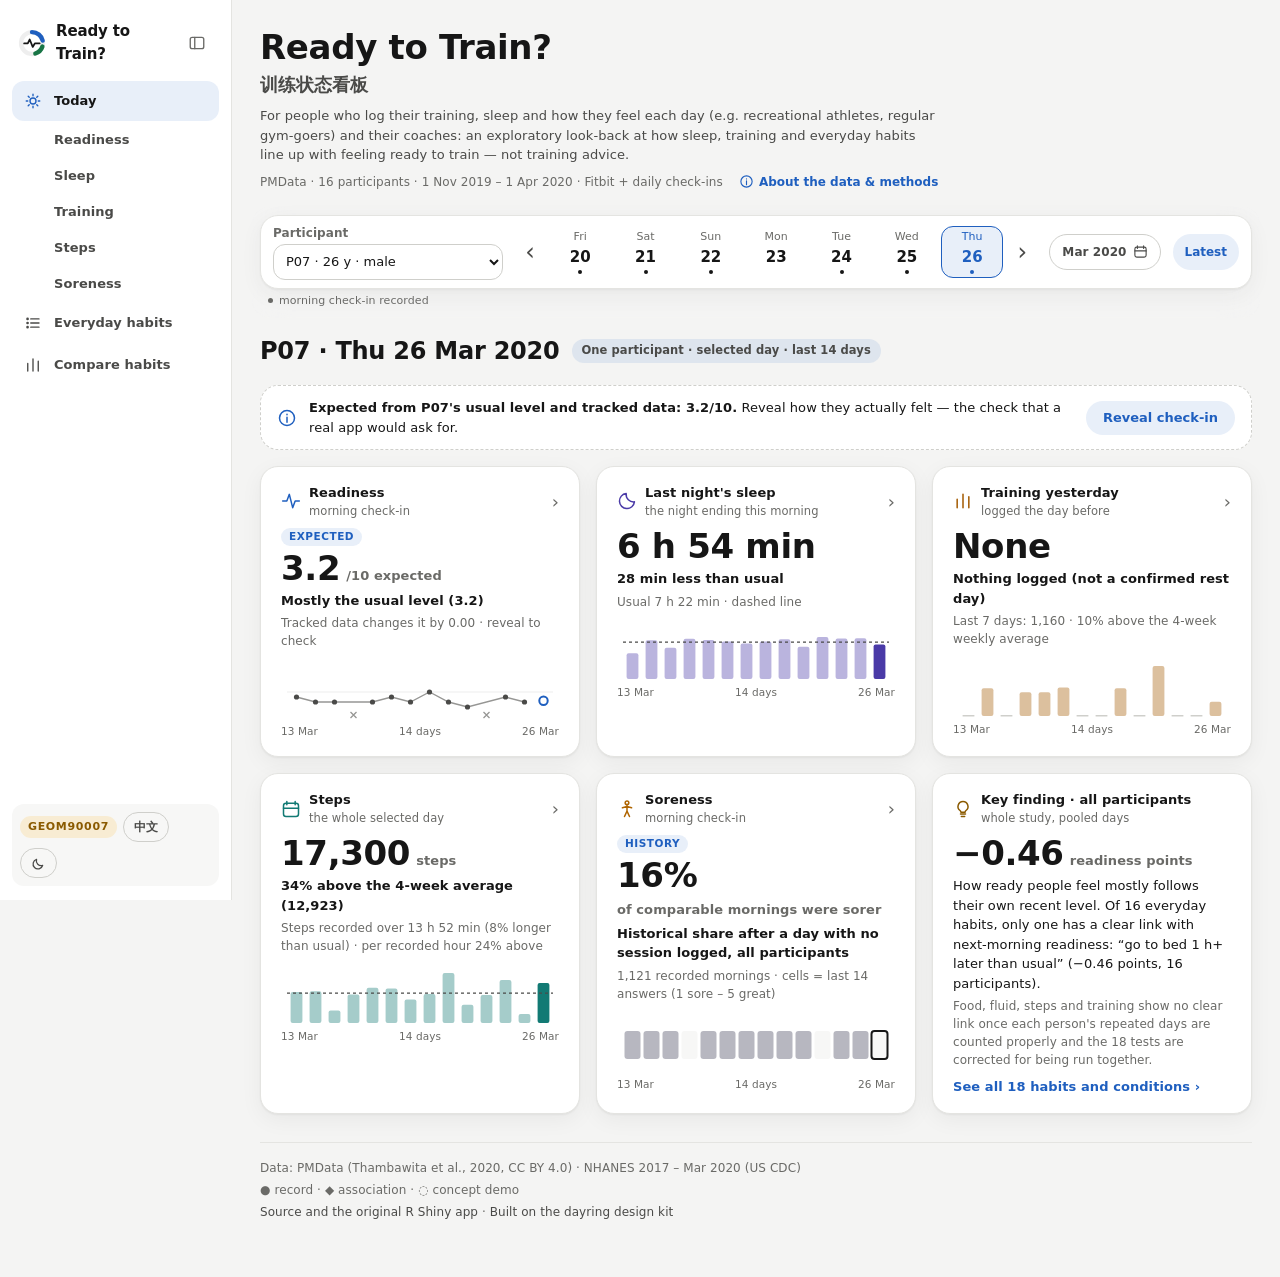
==== web/index.html @ f9f7b01f "Add a web version of the dashboard web/ shows the R Shiny app's three pages as a static page on the " ====
<!doctype html>
<html lang="en">
<head>
  <meta charset="utf-8">
  <meta name="viewport" content="width=device-width, initial-scale=1, viewport-fit=cover">
  <meta name="color-scheme" content="light dark">
  <meta name="description" content="Ready to Train? An interactive look-back at how sleep, training and everyday habits line up with feeling ready to train: 16 people, PMData 2019–2020. 训练状态看板：睡眠、训练和日常习惯跟训练准备度的关系。">
  <title>Ready to Train? · 训练状态看板</title>
  <link rel="icon" href="icon.svg" type="image/svg+xml">
  <!-- the dayring design kit (tokens, components), then this page's own rules -->
  <link rel="stylesheet" href="kit/css/tokens.css">
  <link rel="stylesheet" href="kit/css/kit.css">
  <link rel="stylesheet" href="css/app.css">
  <!-- one stylesheet per part: readiness + everyday habits, soreness + sleep, training + steps, compare habits -->
  <link rel="stylesheet" href="css/readiness.css">
  <link rel="stylesheet" href="css/body.css">
  <link rel="stylesheet" href="css/training.css">
  <link rel="stylesheet" href="css/habits.css">
  <script>
    // apply a saved light/dark choice and the folded menu before first paint so the page does not flash
    try {
      var m = new URLSearchParams(location.search).get("mode") || localStorage.getItem("readytrain.mode");
      if (m === "light" || m === "dark") document.documentElement.dataset.mode = m;
      if (localStorage.getItem("readytrain.side") === "folded") document.documentElement.classList.add("side-folded");
    } catch (e) {}
    // if a script could not be loaded (a dropped connection), say so instead of loading forever
    function readyFailed() {
      if (window.readyStarted || !document.querySelector("main")) return;
      var zh = (navigator.language || "").slice(0, 2) === "zh";
      document.querySelector("main").innerHTML = '<div class="card"><p class="lede">' + (zh ? "这一页没加载完" : "The page did not finish loading") +
        '</p><p><button class="tool" type="button" onclick="location.reload()">' + (zh ? "重新加载" : "Reload") + "</button></p></div>";
    }
    setTimeout(readyFailed, 15000);
  </script>
  <script type="module" src="js/app.js" onerror="readyFailed()"></script>
</head>
<body>
  <aside class="side"></aside>
  <main aria-live="polite"><p class="muted">Loading…</p></main>
</body>
</html>
---- web/kit/css/tokens.css ----
/* dayring design kit: tokens. Part of the kit (see docs/DESIGN_KIT.md); every colour in kit.css, charts.js and icons.js
   is one of these, and so is every spacing step in kit.css.
   Layout concept: a calm instrument panel — one day ring as the anchor, then rows of small,
   honest measurements, each compared with "your normal".
   Light mode uses graphite neutrals with a blue accent, dark mode dusk neutrals with a violet accent.
   Data colours follow the thing measured and keep the same hue in both modes, each mode with its own step
   (validated for colour-vision deficiency with the dataviz validator):
   focus = blue, fun = orange, communication = aqua, other = grey, sleep = violet (own ring track).
   Status colours are reserved for good / watch / off and always come with a word or icon.
   A comment "[role]" starts each group; `dayring kit json` reads the roles from these comments. */

:root {
  color-scheme: light;

  /* [type] font stacks and the type scale */
  --font: -apple-system, BlinkMacSystemFont, "SF Pro Text", "PingFang SC", "Hiragino Sans GB", "Noto Sans SC",
          "Microsoft YaHei", "Segoe UI", system-ui, sans-serif;
  --mono: ui-monospace, "SF Mono", "JetBrains Mono", Menlo, Consolas, monospace;
  --t-xs: 12px; --t-sm: 13px; --t-md: 15px; --t-lg: 18px; --t-xl: 24px; --t-2xl: 34px; --t-3xl: 44px;

  /* [space] spacing steps */
  --s-1: 4px; --s-2: 8px; --s-3: 12px; --s-4: 16px; --s-5: 20px; --s-6: 28px; --s-7: 40px; --s-8: 56px;

  /* [radius] corner radii */
  --r-sm: 8px; --r-md: 12px; --r-lg: 18px; --r-pill: 999px;

  /* [motion] */
  --ease: cubic-bezier(.2, .7, .2, 1);

  /* [neutral] light mode: graphite neutrals */
  --bg: #f4f4f3;
  --surface: #ffffff;
  --surface-2: #f7f7f6;
  --ink: #161616;
  --ink-2: #4a4a48;
  --ink-3: #6a6a67;
  --line: #e4e4e1;
  --line-2: #cfcfcb;
  --header: rgba(244, 244, 243, .84);             /* the see-through sticky header */
  --seg-on: #ffffff;                              /* the chosen part of a switch, raised off its track */
  --halo: var(--surface);                         /* ring drawn round a chart mark; .tile sets it to --surface-2 */

  /* [accent] blue in light mode */
  --accent: #1f5fbf;
  --accent-soft: rgba(31, 95, 191, .1);
  --on-accent: #ffffff;

  /* [effect] shadows */
  --shadow: 0 1px 2px rgba(22, 22, 22, .05), 0 6px 22px rgba(22, 22, 22, .05);
  --seg-on-edge: 0 1px 2px rgba(0, 0, 0, .12);

  /* [data] data colours (light steps): one per thing measured */
  --c-focus: #2a78d6;
  --c-fun: #eb6834;
  --c-comms: #1baf7a;
  --c-other: #a3a9b5;
  --c-sleep: #4a3aa7;
  --c-exercise: #bf3fa6;
  --c-exercise-ink: #a8318f;  /* exercise as text: >= 5.5:1 on every light surface */
  --c-event: #161616;
  --c-band: rgba(22, 22, 22, .075);
  --c-grid: rgba(22, 22, 22, .07);
  --c-axis: rgba(22, 22, 22, .22);
  --c-mark: #161616;

  /* [status] good / watch / off: fill, text (ink) and background (soft); the fills are the same in both modes */
  --good: #0ca30c; --good-ink: #1d7a1d; --good-soft: rgba(12, 163, 12, .11);
  --watch: #fab219; --watch-ink: #8a5a00; --watch-soft: rgba(250, 178, 25, .16);
  --on-watch: #161616;        /* text written on a --watch fill */
  --off: #d03b3b; --off-ink: #b42828; --off-soft: rgba(208, 59, 59, .1);
}

/* ---- dark mode: dusk neutrals, violet accent ----
   The same block twice: once for the system setting, once for the moon button (data-mode). A test keeps them equal. */
@media (prefers-color-scheme: dark) {
  :root:not([data-mode="light"]) {
    color-scheme: dark;
    --bg: #0b0d13; --surface: #141822; --surface-2: #1a1f2b;
    --ink: #eceef5; --ink-2: #b4bbcc; --ink-3: #8c95a8;
    --line: #232937; --line-2: #313849;
    --accent: #aea2f7; --accent-soft: rgba(174, 162, 247, .14); --on-accent: #14102e;
    --shadow: 0 1px 2px rgba(0, 0, 0, .3), 0 8px 28px rgba(0, 0, 0, .25);
    --header: rgba(11, 13, 19, .8);
    --seg-on: #353d50; --seg-on-edge: 0 0 0 1px rgba(236, 238, 245, .12);
    --c-focus: #3987e5; --c-fun: #d95926; --c-comms: #199e70; --c-other: #5d6474; --c-sleep: #9085e9; --c-exercise: #cb4db2; --c-exercise-ink: #de78c8;
    --c-event: #eceef5; --c-band: rgba(236, 238, 245, .085); --c-grid: rgba(236, 238, 245, .07);
    --c-axis: rgba(236, 238, 245, .22); --c-mark: #eceef5;
    --good-ink: #4cc94c; --good-soft: rgba(12, 163, 12, .18);
    --watch-ink: #f5bd4a; --watch-soft: rgba(250, 178, 25, .14); --on-watch: #0b0d13;
    --off-ink: #f27c7c; --off-soft: rgba(208, 59, 59, .2);
  }
}
:root[data-mode="dark"] {
  color-scheme: dark;
  --bg: #0b0d13; --surface: #141822; --surface-2: #1a1f2b;
  --ink: #eceef5; --ink-2: #b4bbcc; --ink-3: #8c95a8;
  --line: #232937; --line-2: #313849;
  --accent: #aea2f7; --accent-soft: rgba(174, 162, 247, .14); --on-accent: #14102e;
  --shadow: 0 1px 2px rgba(0, 0, 0, .3), 0 8px 28px rgba(0, 0, 0, .25);
  --header: rgba(11, 13, 19, .8);
  --seg-on: #353d50; --seg-on-edge: 0 0 0 1px rgba(236, 238, 245, .12);
  --c-focus: #3987e5; --c-fun: #d95926; --c-comms: #199e70; --c-other: #5d6474; --c-sleep: #9085e9; --c-exercise: #cb4db2; --c-exercise-ink: #de78c8;
  --c-event: #eceef5; --c-band: rgba(236, 238, 245, .085); --c-grid: rgba(236, 238, 245, .07);
  --c-axis: rgba(236, 238, 245, .22); --c-mark: #eceef5;
  --good-ink: #4cc94c; --good-soft: rgba(12, 163, 12, .18);
  --watch-ink: #f5bd4a; --watch-soft: rgba(250, 178, 25, .14); --on-watch: #0b0d13;
  --off-ink: #f27c7c; --off-soft: rgba(208, 59, 59, .2);
}
---- web/kit/css/kit.css ----
/* dayring design kit: components. Part of the kit (see docs/DESIGN_KIT.md).
   Every colour comes from tokens.css, and so does every margin, padding and gap that is a step of the space scale
   (tests/test_kit.py checks both). Other sizes are plain numbers: the fixed heights of controls (30px pills, 24px
   chips), insets off the scale (2, 3, 5, 6, 9, 10, 14px), corners of 3, 4 and 6px and the demo badge's 11px type.
   Nothing here names a dayring page.
   Every group starts with a comment "@component <class> <one line>"; `dayring kit json` lists them and the
   gallery (#kit) shows each one. Page-only rules live in the app's own stylesheet (dayring: app.css). */

/* ---- base ---- */
* { box-sizing: border-box; }
html { -webkit-text-size-adjust: 100%; }
body {
  margin: 0; background: var(--bg); color: var(--ink);
  font: 400 var(--t-md)/1.5 var(--font); letter-spacing: .005em;
  -webkit-font-smoothing: antialiased;
}
a { color: var(--accent); text-decoration: none; }
a:hover { text-decoration: underline; text-underline-offset: 3px; }
button { font: inherit; color: inherit; }
:focus-visible { outline: 2px solid var(--accent); outline-offset: 2px; border-radius: 6px; }
@media (prefers-reduced-motion: reduce) { * { transition: none !important; animation: none !important; } }

/* @component .sr Text for screen readers only (the sentence under a chart that only has marks). */
.sr { position: absolute; width: 1px; height: 1px; overflow: hidden; clip: rect(0 0 0 0); white-space: nowrap; }

/* ---- the shell: header and page column ---- */
/* @component .top The sticky see-through header bar (.top-in holds its row: brand, menu, tools). */
.top {
  position: sticky; top: env(safe-area-inset-top, 0px); z-index: 20;
  background: var(--header); backdrop-filter: saturate(1.4) blur(18px); -webkit-backdrop-filter: saturate(1.4) blur(18px);
  border-bottom: 1px solid var(--line);
}
.top-in {
  max-width: 1320px; margin: 0 auto; padding: 10px var(--s-6);
  display: flex; align-items: center; gap: var(--s-5);
}
@media (max-width: 640px) { .top-in { padding: var(--s-2) var(--s-4); gap: 10px; flex-wrap: wrap; } }

/* @component .brand The logo and the app's name; on phones only the logo stays. */
.brand { display: flex; align-items: center; gap: 10px; color: var(--ink); font-weight: 650; font-size: var(--t-md); }
.brand:hover { text-decoration: none; }
.brand svg { width: 26px; height: 26px; flex: none; }
@media (max-width: 640px) { .brand span { display: none; } }

/* @component .nav The page menu: pills that scroll sideways; the current page (aria-current) is an inverted pill. */
.nav { display: flex; gap: 2px; flex: 1; min-width: 0; overflow-x: auto; scrollbar-width: none; }
.nav::-webkit-scrollbar { display: none; }
.nav a {
  padding: 6px var(--s-3); border-radius: var(--r-pill); color: var(--ink-2); font-size: var(--t-sm); font-weight: 550;
  white-space: nowrap;
}
.nav a:hover { background: var(--surface-2); text-decoration: none; color: var(--ink); }
.nav a[aria-current="page"] { background: var(--ink); color: var(--bg); }
@media (max-width: 640px) { .nav { order: 3; flex-basis: 100%; } }

/* @component .side The page menu beside the page: a left sidebar from 900px (232px; html.side-folded narrows it to a 64px icon rail), below that a bottom tab bar under a row with the brand and the tools. */
/* Holds .side-head (.brand and a .side-fold button), .side-nav (links with an icon and a <span> label; a .side-sub
   link is a page inside the item above it, listed while that item is current) and .side-tools. As a direct child
   of <body> it is fixed in place; anywhere else (the gallery) it is a plain column. */
.side { display: flex; flex-direction: column; gap: var(--s-4); min-width: 0; }
.side-head { display: flex; align-items: center; justify-content: space-between; gap: var(--s-2); padding: 0 6px; }
.side-nav { display: flex; flex-direction: column; gap: 2px; }
.side-nav a {
  display: flex; align-items: center; gap: var(--s-3); min-height: 40px; padding: 0 var(--s-3); border-radius: var(--r-md);
  color: var(--ink-2); font-size: var(--t-sm); font-weight: 550; white-space: nowrap;
}
.side-nav a svg { width: 18px; height: 18px; flex: none; }
.side-nav a:hover { background: var(--surface-2); color: var(--ink); text-decoration: none; }
.side-nav a[aria-current="page"] { background: var(--accent-soft); color: var(--ink); font-weight: 650; }
.side-nav a[aria-current="page"] svg { color: var(--accent); }
.side-nav a.side-sub { min-height: 34px; padding-left: 42px; font-weight: 550; }
/* an item whose pages are listed under it: only the current page is highlighted */
.side-nav a[aria-current="page"]:has(+ .side-sub) { background: none; }
.side-tools { display: flex; flex-wrap: wrap; align-items: center; gap: 6px; }
.side-fold {
  width: 32px; height: 32px; padding: 0; border: 0; border-radius: 9px; background: none; color: var(--ink-3); cursor: pointer;
  display: none; place-items: center; flex: none;
}
.side-fold:hover { background: var(--surface-2); color: var(--ink); }
.side-fold svg { width: 18px; height: 18px; }
@media (min-width: 900px) {
  body:has(> .side) { padding-left: 232px; transition: padding-left .18s var(--ease); }
  body > .side {
    position: fixed; top: 0; bottom: 0; left: 0; z-index: 20; width: 232px; overflow-y: auto; overscroll-behavior: contain;
    padding: var(--s-5) var(--s-3) 14px; background: var(--surface); border-right: 1px solid var(--line); transition: width .18s var(--ease);
  }
  body > .side .side-fold { display: grid; }
  body > .side .side-tools { margin-top: auto; padding: var(--s-2); border-radius: var(--r-md); background: var(--surface-2); }
  /* the sidebar lists a menu item's pages, so the switch above the page title is not needed */
  html:not(.side-folded) body:has(> .side) .subnav { display: none; }
  /* folded: icons only; the brand's logo unfolds it (the app makes it a button), sub-pages and labels hide */
  html.side-folded body:has(> .side) { padding-left: 64px; }
  html.side-folded body > .side { width: 64px; align-items: center; padding: var(--s-5) var(--s-2) 14px; }
  html.side-folded body > .side .side-head { padding: 0; }
  html.side-folded body > .side .brand span, html.side-folded body > .side .side-nav a span,
  html.side-folded body > .side .side-sub, html.side-folded body > .side .side-fold { display: none; }
  html.side-folded body > .side .brand { padding: 3px; border-radius: var(--r-sm); cursor: pointer; }
  html.side-folded body > .side .brand:hover { background: var(--surface-2); }
  html.side-folded body > .side .side-nav a { width: 44px; min-height: 44px; justify-content: center; padding: 0; }
  html.side-folded body > .side .side-nav a[aria-current="page"]:has(+ .side-sub) { background: var(--accent-soft); }  /* its pages are hidden */
  html.side-folded body > .side .side-tools { flex-direction: column; flex-wrap: nowrap; padding: 6px 0; background: none; }
  html.side-folded body > .side .demo-badge { writing-mode: vertical-rl; padding: var(--s-2) 3px; }
}
@media (max-width: 899px) {
  body:has(> .side) { padding-bottom: calc(64px + env(safe-area-inset-bottom)); }
  body > .side {
    flex-direction: row; align-items: center; justify-content: space-between; gap: var(--s-3);
    padding: var(--s-2) var(--s-4); border-bottom: 1px solid var(--line);
  }
  body > .side .side-head { padding: 0; }
  body > .side .side-nav {
    position: fixed; left: 0; right: 0; bottom: 0; z-index: 20; display: grid; grid-auto-flow: column; grid-auto-columns: minmax(0, 1fr); gap: 0;
    padding: var(--s-1) var(--s-1) calc(var(--s-1) + env(safe-area-inset-bottom));
    background: var(--header); backdrop-filter: saturate(1.4) blur(18px); -webkit-backdrop-filter: saturate(1.4) blur(18px); border-top: 1px solid var(--line);
  }
  body > .side .side-nav a {
    flex-direction: column; justify-content: center; gap: 3px; min-height: 50px; padding: var(--s-1) 0; border-radius: 10px;
    font-size: 10.5px; font-weight: 600; min-width: 0;
  }
  body > .side .side-nav a span { max-width: 100%; overflow: hidden; text-overflow: ellipsis; }
  body > .side .side-nav a svg { width: 22px; height: 22px; }
  body > .side .side-nav a[aria-current="page"] { background: none; }
  body > .side .side-sub { display: none; }
}

/* @component .tool A 30px outlined pill button (language, light / dark); a row of them sits in .tools. */
.tools { display: flex; align-items: center; gap: 6px; }
.tool {
  height: 30px; min-width: 30px; padding: 0 10px; border-radius: var(--r-pill); border: 1px solid var(--line-2);
  background: transparent; color: var(--ink-2); font-size: var(--t-xs); font-weight: 600; cursor: pointer;
  display: inline-flex; align-items: center; justify-content: center; gap: 6px;
}
.tool:hover { color: var(--ink); border-color: var(--ink-3); }
.tool svg { width: 15px; height: 15px; }

/* @component .demo-badge An uppercase pill in the watch colours that says the numbers are made up. */
.demo-badge {
  font-size: 11px; font-weight: 650; letter-spacing: .06em; text-transform: uppercase;
  color: var(--watch-ink); background: var(--watch-soft); padding: 3px var(--s-2); border-radius: var(--r-pill);
}

/* the page column: 1320px wide at most, a 16px gutter on phones */
main { max-width: 1320px; margin: 0 auto; padding: var(--s-6) var(--s-6) var(--s-8); }
@media (max-width: 640px) { main { padding: var(--s-4) var(--s-4) var(--s-7); } }

/* @component .head The page title row: h1, a .sub line under it, a stepper on the right. */
.head { display: flex; align-items: flex-end; justify-content: space-between; gap: var(--s-4); flex-wrap: wrap; margin-bottom: var(--s-5); }
.head h1 { margin: 0; font-size: var(--t-2xl); line-height: 1.15; font-weight: 700; letter-spacing: -.01em; text-wrap: balance; }
.head .sub { color: var(--ink-3); font-size: var(--t-sm); margin-top: var(--s-1); }
@media (max-width: 640px) { .head h1 { font-size: var(--t-xl); } }

/* @component .stepper Earlier / later pills; a span with aria-disabled="true" is a step that is not there. */
/* a pill never breaks inside: in a narrow box the row wraps instead */
.stepper { display: inline-flex; flex-wrap: wrap; align-items: center; gap: var(--s-1); }
.stepper a, .stepper span {
  height: 30px; padding: 0 var(--s-3); display: inline-flex; align-items: center; border-radius: var(--r-pill);
  border: 1px solid var(--line-2); font-size: var(--t-xs); font-weight: 600; color: var(--ink-2); white-space: nowrap;
}
.stepper a:hover { text-decoration: none; color: var(--ink); border-color: var(--ink-3); }
.stepper span[aria-disabled="true"] { opacity: .4; }

/* @component .grid A 12-column grid with .span-12 / 8 / 7 / 6 / 5 / 4; at 1080px and narrower every span is full width. */
.grid { display: grid; gap: var(--s-4); grid-template-columns: repeat(12, minmax(0, 1fr)); }
.span-12 { grid-column: span 12; } .span-8 { grid-column: span 8; } .span-7 { grid-column: span 7; }
.span-6 { grid-column: span 6; } .span-5 { grid-column: span 5; } .span-4 { grid-column: span 4; }
@media (max-width: 1080px) { .span-8, .span-7, .span-6, .span-5, .span-4 { grid-column: span 12; } }

/* @component .col Stacks cards inside one grid column, so no card stretches over empty space. */
.col { display: flex; flex-direction: column; gap: var(--s-4); min-width: 0; }

/* @component .card The surface for one topic; its h2 (or a .section-title) is a small label row with an .aside on the right. */
.card {
  background: var(--surface); border: 1px solid var(--line); border-radius: var(--r-lg);
  padding: var(--s-5); box-shadow: var(--shadow); min-width: 0;
}
.card > h2, .section-title {
  margin: 0 0 var(--s-3); flex-wrap: wrap; row-gap: var(--s-2); font-size: var(--t-sm); font-weight: 650; color: var(--ink-2);
  letter-spacing: .02em; display: flex; align-items: center; gap: var(--s-2); justify-content: space-between;
}
.card > h2 .aside, .section-title .aside { font-weight: 500; color: var(--ink-3); font-size: var(--t-xs); letter-spacing: 0; }
@media (max-width: 640px) { .card { padding: var(--s-4); } }

/* @component .lede Text: .lede is the verdict sentence; .muted, .small, .xs and .num (tabular figures) go anywhere. */
.lede { font-size: var(--t-xl); font-weight: 650; line-height: 1.3; margin: 0 0 6px; text-wrap: balance; letter-spacing: -.005em; }
.muted { color: var(--ink-3); }
.small { font-size: var(--t-sm); }
.xs { font-size: var(--t-xs); }
.num { font-variant-numeric: tabular-nums; }

/* @component .stack Layout helpers: .stack is a column, .row a wrapping row, .spacer pushes what follows to the end. */
.stack { display: flex; flex-direction: column; gap: var(--s-3); }
.row { display: flex; align-items: center; gap: var(--s-3); flex-wrap: wrap; }
.spacer { flex: 1; }

/* @component .eyebrow A small uppercase label above a verdict. */
.eyebrow { font-size: var(--t-xs); font-weight: 650; color: var(--ink-3); letter-spacing: .08em; text-transform: uppercase; }

/* @component .hero-num The one big number on a card. */
.hero-num { font-size: var(--t-3xl); font-weight: 700; letter-spacing: -.02em; line-height: 1.05; margin: var(--s-1) 0 6px; }

/* @component .chip A 24px state pill: plain = neutral, .good / .bad / .watch for a state (always with its word), .accent to point out. */
.chip {
  display: inline-flex; align-items: center; gap: 6px; height: 24px; padding: 0 10px; border-radius: var(--r-pill);
  font-size: var(--t-xs); font-weight: 600; background: var(--surface-2); color: var(--ink-2); border: 1px solid var(--line);
  white-space: nowrap;
}
.chip svg { width: 12px; height: 12px; flex: none; display: inline; }
.chip.good { background: var(--good-soft); color: var(--good-ink); border-color: transparent; }
.chip.bad { background: var(--off-soft); color: var(--off-ink); border-color: transparent; }
.chip.watch { background: var(--watch-soft); color: var(--watch-ink); border-color: transparent; }
.chip.accent { background: var(--accent-soft); color: var(--accent); border-color: transparent; }

/* @component .dot An 8px round colour swatch, coloured inline. */
.dot { width: 8px; height: 8px; border-radius: 50%; display: inline-block; flex: none; }

/* @component .legend A wrapping row of .key items; .key i is a 10px swatch coloured inline, .key i.hatch the stripes of a lanes() hatch part in its color (ink unless set) (legendKey() draws mark-shaped keys). */
.key { display: inline-flex; align-items: center; gap: 6px; font-size: var(--t-xs); color: var(--ink-2); }
.key i { width: 10px; height: 10px; border-radius: 3px; display: inline-block; }
.key i.hatch { color: var(--ink); background: repeating-linear-gradient(-45deg, currentColor 0 1.4px, transparent 1.4px 3.6px); box-shadow: inset 0 0 0 .8px currentColor; }
.legend { display: flex; gap: var(--s-4); flex-wrap: wrap; }

/* @component .ring The box for dayRing(): square, 360px at most, centred over its legend in a .ring-wrap. */
.ring-wrap { display: flex; flex-direction: column; align-items: center; gap: var(--s-3); }
.ring { width: 100%; max-width: 360px; aspect-ratio: 1; }
.ring text { font-family: var(--font); }

/* @component .agenda A list with a time column: li holds .when, .what (b + a .muted line) and an optional chip. */
.agenda { list-style: none; margin: 0; padding: 0; display: flex; flex-direction: column; }
.agenda li { display: grid; grid-template-columns: 104px minmax(0, 1fr) auto; gap: var(--s-3); padding: 10px 0; border-top: 1px solid var(--line); align-items: baseline; }
.agenda li:first-child { border-top: 0; }
.agenda .when { font-variant-numeric: tabular-nums; color: var(--ink-2); font-size: var(--t-sm); font-weight: 600; }
.agenda .what { min-width: 0; }
.agenda .what b { font-weight: 600; }
.agenda .what .muted { display: block; font-size: var(--t-xs); }
@media (max-width: 640px) {
  .agenda li { grid-template-columns: 86px minmax(0, 1fr); }
  .agenda li .chip { grid-column: 2; justify-self: start; }
}

/* @component .tonight A row of three small stats: each div holds a span label over a big b value. */
.tonight { display: grid; grid-template-columns: repeat(3, minmax(0, 1fr)); gap: var(--s-2); margin-top: var(--s-4); }
.tonight div { background: var(--surface-2); border-radius: var(--r-md); padding: 10px var(--s-3); }
.tonight b { display: block; font-size: var(--t-lg); font-variant-numeric: tabular-nums; font-weight: 650; }
.tonight span { font-size: var(--t-xs); color: var(--ink-3); }

/* @component .tiles A grid of metric tiles; a .tile holds .label (name + chip), .value, a chart slot and .note. .tiles.two = two columns, .tiles.aligned = five shared rows. */
.tiles { display: grid; gap: var(--s-3); grid-template-columns: repeat(auto-fit, minmax(210px, 1fr)); }
.tile { --halo: var(--surface-2); background: var(--surface-2); border-radius: var(--r-md); padding: 14px 14px 10px; min-width: 0; display: flex; flex-direction: column; gap: 6px; }
/* the name wraps beside its chip down to its longest word; past that the chip goes under the name, never over it
   (basis 0 + the automatic minimum = a line holds them when the longest word and the chip fit) */
.tile .label { font-size: var(--t-xs); color: var(--ink-2); font-weight: 600; display: flex; flex-wrap: wrap; justify-content: space-between; gap: var(--s-1) var(--s-2); align-items: flex-start; }
.tile .label > span:first-child { padding-top: 3px; flex: 1 1 0; }
.tile .label > .chip { flex: none; }
.tile .value { font-size: var(--t-xl); font-weight: 680; letter-spacing: -.01em; line-height: 1.15; }
.tile .value small { font-size: var(--t-sm); font-weight: 550; color: var(--ink-3); margin-left: 3px; }
.tile .note { font-size: var(--t-xs); color: var(--ink-3); }
.tile .spk svg, .tile .bul svg, .tile .dots svg { width: 100%; display: block; overflow: visible; }
.tiles.two { grid-template-columns: repeat(2, minmax(0, 1fr)); }
/* tiles made of the same five parts share their rows, so a name that wraps (or a chip that drops under it)
   never pushes one value below its neighbour's */
.tiles.aligned > .tile { display: grid; grid-template-columns: minmax(0, 1fr); grid-row: span 5; grid-template-rows: subgrid; row-gap: 6px; align-content: start; }
@media (max-width: 360px) { .tiles.two { grid-template-columns: minmax(0, 1fr); } }
@media (max-width: 640px) { .tile .value { font-size: var(--t-lg); } .hero-num { font-size: var(--t-2xl); } }

/* @component .seg A segmented switch: buttons on a track, the chosen one (aria-pressed="true") raised. */
.seg { display: inline-flex; background: var(--surface-2); border: 1px solid var(--line); border-radius: var(--r-pill); padding: 2px; gap: 2px; }
.seg button { border: 0; background: transparent; padding: var(--s-1) var(--s-3); border-radius: var(--r-pill); font-size: var(--t-xs); font-weight: 600; color: var(--ink-2); cursor: pointer; }
.seg button[aria-pressed="true"] { background: var(--seg-on); color: var(--ink); box-shadow: var(--seg-on-edge); }

/* @component .subnav A small switch between pages that share a menu item; use it as class="subnav seg" with links. */
.subnav { display: inline-flex; margin-bottom: var(--s-4); }
.subnav a { padding: 5px 14px; border-radius: var(--r-pill); font-size: var(--t-xs); font-weight: 650; color: var(--ink-2); }
.subnav a:hover { text-decoration: none; color: var(--ink); }
.subnav a[aria-current="page"] { background: var(--seg-on); color: var(--ink); box-shadow: var(--seg-on-edge); }

/* @component .how The "How this is worked out" fold: details.how with a summary and short paragraphs. */
details.how { margin-top: var(--s-3); font-size: var(--t-xs); color: var(--ink-3); }
details.how summary { cursor: pointer; color: var(--ink-2); font-weight: 600; }
details.how p { margin: 6px 0 0; max-width: 72ch; }

/* @component .empty A dashed box that says there is nothing to show yet. */
.empty { padding: var(--s-5); border: 1px dashed var(--line-2); border-radius: var(--r-md); color: var(--ink-3); font-size: var(--t-sm); }

/* @component .foot The quiet row at the end of a page. */
.foot { margin-top: var(--s-6); color: var(--ink-3); font-size: var(--t-xs); display: flex; gap: var(--s-4); flex-wrap: wrap; }
.foot a { color: var(--ink-2); }

/* @component .tip The one tooltip of the page (installTooltip()); any element with data-tip shows it. */
.tip {
  position: fixed; z-index: 50; pointer-events: none; background: var(--ink); color: var(--bg);
  font-size: var(--t-xs); padding: 6px 9px; border-radius: var(--r-sm); max-width: 260px; line-height: 1.4;
  opacity: 0; transform: translateY(4px); transition: opacity .12s var(--ease), transform .12s var(--ease);
}
.tip.on { opacity: 1; transform: none; }

/* @component .catbar Shares of a whole as one bar: a span per part, sized with flex and coloured inline. */
.catbar { display: flex; gap: 2px; height: 12px; border-radius: 6px; overflow: hidden; background: var(--c-band); }
.catbar span { display: block; min-width: 2px; }

/* @component .hbar A thin bar for one amount: the inner span sets its width and colour inline. */
.hbar { height: 8px; border-radius: 4px; background: var(--c-band); overflow: hidden; }
.hbar span { display: block; height: 100%; border-radius: 4px; }

/* @component .progress How far along a plan is, in the accent colour: the inner span sets the width. */
.progress { height: 8px; border-radius: 4px; background: var(--c-band); margin-top: var(--s-2); overflow: hidden; }
.progress span { display: block; height: 100%; background: var(--accent); border-radius: 4px; }

/* @component .mark A round check mark: .good (✓), .bad (✗), plain for unknown (–). */
.mark { display: inline-flex; width: 24px; height: 24px; border-radius: 50%; align-items: center; justify-content: center; font-weight: 700; color: var(--ink-3); background: var(--surface-2); font-size: var(--t-xs); }
.mark.good { background: var(--good-soft); color: var(--good-ink); } .mark.bad { background: var(--off-soft); color: var(--off-ink); }

/* @component .facts Label and value rows (a dl of divs, each with dt and dd), split by hairlines. */
.facts { margin: var(--s-4) 0 0; display: flex; flex-direction: column; }
.facts div { display: flex; justify-content: space-between; gap: var(--s-3); padding: var(--s-2) 0; border-top: 1px solid var(--line); font-size: var(--t-sm); }
.facts dt { color: var(--ink-2); } .facts dd { margin: 0; font-weight: 600; text-align: right; }

/* @component table Tables split by hairlines, in a .table-wrap that scrolls sideways; table.sectioned tr.sec is a section heading row. */
.table-wrap { overflow-x: auto; }
table { border-collapse: collapse; width: 100%; font-size: var(--t-sm); }
table th, table td { text-align: left; padding: var(--s-2) 10px var(--s-2) 0; border-top: 1px solid var(--line); vertical-align: middle; }
table thead th { border-top: 0; font-size: var(--t-xs); color: var(--ink-3); font-weight: 600; }
table th[scope="row"] { font-weight: 550; }
table.sectioned tr.sec th { padding-top: var(--s-4); font-size: var(--t-xs); color: var(--ink-3); letter-spacing: .06em; text-transform: uppercase; border-top: 0; }

/* @component .code Monospace: inline code, and .code for a block. */
code, .code { font-family: var(--mono); font-size: var(--t-xs); }
.code { background: var(--surface-2); border: 1px solid var(--line); border-radius: var(--r-md); padding: var(--s-3) 14px; overflow-x: auto; color: var(--ink-2); line-height: 1.6; margin: 0 0 10px; }

/* @component .chart The box a chart from charts.js is drawn into (draw()); its svg is a block that never overflows. */
.chart svg { display: block; max-width: 100%; }
.dots svg, .cov svg { width: 100%; display: block; }

/* @component .ph A phrase that stays on one line, so Chinese text breaks between phrases before it breaks inside one. */
.ph { display: inline-block; }
---- web/css/app.css ----
/* Ready to Train? on the dayring kit: the shell, the Today overview and the pieces every section shares.
   Data colours keep the R app's meanings, one hue per thing measured, held across headings, charts and legends:
   expected (the model) blue, felt (the check-in) green, sleep violet, training load amber, steps teal, the soreness
   answer brown (sore) to green (feeling great). Colour is never the only carrier: significance is thick vs thin,
   the selected day a ring or a band, and every chart has a table of the same records. */

:root {
  --c-expected: #1f5fbf; --c-expected-soft: rgba(31, 95, 191, .1);
  --c-felt: #187545; --c-felt-soft: rgba(24, 117, 69, .1);
  --c-load: #a35a00; --c-load-soft: rgba(163, 90, 0, .12);
  --c-steps: #127a74;
  --c-gap: #8e8e94;
  --c-clear: var(--ink); --c-unclear: #9a9aa2;
  --sore-1: #7a3d00; --sore-2: #b06500; --sore-3: #b7b7c0; --sore-4: #2f8a5c; --sore-5: #0f5c34;
  --on-sore-dark: #ffffff; --on-sore-light: #161616;
}
@media (prefers-color-scheme: dark) {
  :root:not([data-mode="light"]) {
    --c-expected: #74a7f2; --c-expected-soft: rgba(116, 167, 242, .16);
    --c-felt: #4fc98a; --c-felt-soft: rgba(79, 201, 138, .15);
    --c-load: #e3a04f; --c-load-soft: rgba(227, 160, 79, .16);
    --c-steps: #45bdb4;
    --c-gap: #7d8598;
    --c-unclear: #6b7387;
    --sore-1: #e8913f; --sore-2: #a8692c; --sore-3: #535a6b; --sore-4: #3a8c63; --sore-5: #6fd3a0;
    --on-sore-dark: #0b0d13; --on-sore-light: #eceef5;
  }
}
:root[data-mode="dark"] {
  --c-expected: #74a7f2; --c-expected-soft: rgba(116, 167, 242, .16);
  --c-felt: #4fc98a; --c-felt-soft: rgba(79, 201, 138, .15);
  --c-load: #e3a04f; --c-load-soft: rgba(227, 160, 79, .16);
  --c-steps: #45bdb4;
  --c-gap: #7d8598;
  --c-unclear: #6b7387;
  --sore-1: #e8913f; --sore-2: #a8692c; --sore-3: #535a6b; --sore-4: #3a8c63; --sore-5: #6fd3a0;
  --on-sore-dark: #0b0d13; --on-sore-light: #eceef5;
}

/* ---- the menu: Today's own entry is highlighted on the overview even though its sections are listed under it ---- */
.side-nav a.here[aria-current="page"] { background: var(--accent-soft); }
.side .brand span { font-weight: 700; letter-spacing: -.01em; }
.side .brand svg { width: 28px; height: 28px; flex: none; }

/* ---- the head ---- */
.head { margin-bottom: var(--s-4); }
.head .h1-alt { margin: var(--s-1) 0 var(--s-2); font-size: var(--t-lg); font-weight: 600; color: var(--ink-2); }
.head .purpose { margin: 0 0 var(--s-2); max-width: 82ch; color: var(--ink-2); font-size: var(--t-sm); }
.head .data-line { margin: 0; display: flex; flex-wrap: wrap; align-items: center; gap: var(--s-1) var(--s-4); color: var(--ink-3); font-size: var(--t-xs); }
.link-button { display: inline-flex; align-items: center; gap: 5px; padding: 0; border: 0; background: none; color: var(--accent); font-size: var(--t-xs); font-weight: 600; cursor: pointer; }
.link-button:hover { text-decoration: underline; text-underline-offset: 3px; }
.link-button .metric-icon { width: 15px; height: 15px; }

/* ---- the pickers: participant · 7-day strip · calendar · Latest ---- */
.control-bar { position: sticky; top: 0; z-index: 10; margin: 0 calc(-1 * var(--s-2)) var(--s-4); padding: var(--s-2); background: var(--header);
  backdrop-filter: saturate(1.4) blur(18px); -webkit-backdrop-filter: saturate(1.4) blur(18px); border-radius: var(--r-lg); }
.control-card { display: grid; grid-template-columns: minmax(170px, 230px) minmax(0, 1fr) auto auto; align-items: center; gap: var(--s-3);
  background: var(--surface); border: 1px solid var(--line); border-radius: var(--r-lg); padding: var(--s-2) var(--s-3); box-shadow: var(--shadow); }
.picker { display: flex; flex-direction: column; gap: 2px; min-width: 0; }
.picker > span { font-size: var(--t-xs); color: var(--ink-3); font-weight: 600; }
.picker select, .control-select { height: 36px; border-radius: var(--r-md); border: 1px solid var(--line-2); background: var(--surface); color: var(--ink);
  font: inherit; font-size: var(--t-sm); padding: 0 var(--s-2); min-width: 0; width: 100%; }
.calendar-nav { display: flex; align-items: center; gap: var(--s-1); min-width: 0; }
.calendar-nav .step { flex: none; width: 30px; height: 44px; border: 0; border-radius: var(--r-md); background: none; font-size: 24px; line-height: 1; color: var(--ink-2); cursor: pointer; }
.calendar-nav .step:hover:not(:disabled) { background: var(--surface-2); color: var(--ink); }
.calendar-nav .step:disabled { opacity: .3; cursor: default; }
.day-strip { flex: 1; min-width: 0; display: grid; grid-template-columns: repeat(7, minmax(0, 1fr)); gap: 3px; }
.day-button { display: flex; flex-direction: column; align-items: center; justify-content: center; min-height: 52px; min-width: 0; padding: 2px 0;
  border: 1.5px solid transparent; border-radius: var(--r-md); background: none; color: var(--ink); cursor: pointer; }
.day-button span { font-size: 11px; color: var(--ink-3); white-space: nowrap; }
.day-button strong { font-size: var(--t-md); font-weight: 650; font-variant-numeric: tabular-nums; }
.day-button i { width: 4px; height: 4px; margin-top: 2px; border-radius: 50%; }
.day-button i.has-data { background: currentColor; }
.day-button:hover:not(:disabled) { background: var(--surface-2); }
.day-button.selected { background: var(--accent-soft); border-color: var(--accent); color: var(--accent); }
.day-button.selected span { color: var(--accent); }
.day-button:disabled { opacity: .35; cursor: default; }
.date-jump { position: relative; display: inline-flex; cursor: pointer; }
.date-jump-face { display: inline-flex; align-items: center; gap: 6px; height: 36px; padding: 0 var(--s-3); border-radius: var(--r-pill); border: 1px solid var(--line-2);
  font-size: var(--t-xs); font-weight: 600; color: var(--ink-2); white-space: nowrap; }
.date-jump:hover .date-jump-face { border-color: var(--ink-3); color: var(--ink); }
.date-jump-face .metric-icon { width: 15px; height: 15px; }
.date-jump input { position: absolute; inset: 0; opacity: 0; width: 100%; cursor: pointer; border: 0; padding: 0; }
.latest { height: 36px; padding: 0 var(--s-3); border-radius: var(--r-pill); border: 0; background: var(--accent-soft); color: var(--accent); font-size: var(--t-xs); font-weight: 650; cursor: pointer; }
.latest:hover { filter: brightness(.97); }
.strip-legend { margin: var(--s-1) var(--s-2) 0; font-size: 11px; color: var(--ink-3); display: flex; align-items: center; gap: 6px; }
.legend-dot { width: 5px; height: 5px; border-radius: 50%; background: var(--ink-3); }
@media (max-width: 760px) {
  .control-card { grid-template-columns: 1fr auto auto; }
  .control-card .picker { grid-column: 1 / -1; }
  .control-card .calendar-nav { grid-column: 1 / -1; grid-row: 2; }
  .day-strip { gap: 0; }
  .calendar-nav .step { width: 24px; }
}
@media (max-width: 899px) { .control-bar { position: static; } }

.pooled-banner { display: flex; gap: var(--s-2); align-items: flex-start; margin: 0 0 var(--s-4); padding: var(--s-3) var(--s-4); border-radius: var(--r-md);
  background: var(--surface-2); border: 1px solid var(--line); font-size: var(--t-sm); color: var(--ink-2); }
.pooled-banner .metric-icon { flex: none; width: 18px; height: 18px; margin-top: 2px; color: var(--accent); }

/* ---- page intro, back pill, detail headers ---- */
.view-intro { margin: var(--s-2) 0 var(--s-4); }
.view-intro > p { margin: var(--s-1) 0 0; color: var(--ink-2); font-size: var(--t-sm); max-width: 82ch; }
.title-row { display: flex; flex-wrap: wrap; align-items: center; gap: var(--s-2) var(--s-3); }
.title-row h2 { margin: 0; font-size: var(--t-xl); font-weight: 680; letter-spacing: -.01em; }
.back-pill { display: inline-flex; align-items: center; height: 30px; padding: 0 var(--s-3); margin-bottom: var(--s-3); border-radius: var(--r-pill);
  border: 1px solid var(--line-2); font-size: var(--t-xs); font-weight: 600; color: var(--ink-2); }
.back-pill:hover { text-decoration: none; color: var(--ink); border-color: var(--ink-3); }
.detail-header { margin: 0 0 var(--s-4); }
.detail-header h2 { margin: 0; font-size: var(--t-xl); font-weight: 680; letter-spacing: -.01em; }
.detail-header p { margin: var(--s-1) 0 0; color: var(--ink-2); font-size: var(--t-sm); max-width: 82ch; }

/* ---- cards and their heading rows (the R app's health-card) ---- */
.health-card { background: var(--surface); border: 1px solid var(--line); border-radius: var(--r-lg); padding: var(--s-5); box-shadow: var(--shadow); min-width: 0; margin-bottom: var(--s-4); }
@media (max-width: 640px) { .health-card { padding: var(--s-4); } }
details.health-card > summary { cursor: pointer; list-style: none; display: flex; flex-wrap: wrap; align-items: center; gap: var(--s-2) var(--s-3); }
details.health-card > summary::-webkit-details-marker { display: none; }
details.health-card > summary::before { content: "›"; display: inline-block; width: 14px; color: var(--ink-3); font-size: var(--t-lg); transition: transform .15s var(--ease); }
details.health-card[open] > summary { margin-bottom: var(--s-3); }
details.health-card[open] > summary::before { transform: rotate(90deg); }
.summary-title { font-size: var(--t-md); font-weight: 650; }
.card-top { display: flex; flex-wrap: wrap; align-items: center; gap: var(--s-2) var(--s-3); margin-bottom: var(--s-3); }
.card-top .scope-chip, .card-top .evidence-tag, .card-top .subtle-tag { margin-left: auto; }
.metric-heading { display: flex; align-items: center; gap: var(--s-2); min-width: 0; }
.metric-heading h2 { margin: 0; font-size: var(--t-md); font-weight: 650; letter-spacing: 0; color: var(--ink); }
.metric-heading .metric-icon { flex: none; width: 20px; height: 20px; color: var(--ink-2); }
.metric-heading.blue .metric-icon { color: var(--c-expected); }
.metric-heading.purple .metric-icon { color: var(--c-sleep); }
.metric-heading.model .metric-icon { color: var(--ink-2); }
.metric-heading.amber .metric-icon { color: var(--c-load); }
.metric-heading.green .metric-icon { color: var(--c-felt); }

.evidence-tag { display: inline-flex; align-items: center; gap: 5px; height: 24px; padding: 0 9px; border-radius: var(--r-pill); border: 1px solid var(--line);
  background: var(--surface); color: var(--ink-2); font-size: 11.5px; font-weight: 550; white-space: nowrap; }
.evidence-tag.hypothesis { border-style: dashed; border-color: var(--line-2); }
.evidence-tag .tag-glyph { font-size: 11px; line-height: 1; }
.evidence-tag.association .tag-glyph { color: var(--c-expected); }
.scope-chip { display: inline-flex; align-items: center; min-height: 24px; padding: 0 10px; border-radius: var(--r-pill); background: var(--accent-soft);
  color: var(--ink-2); font-size: 11.5px; font-weight: 600; white-space: nowrap; }
.subtle-tag { font-size: var(--t-xs); color: var(--ink-3); font-weight: 550; }
@media (max-width: 640px) { .scope-chip { white-space: normal; } }

/* ---- text pieces ---- */
.chart-lede { margin: 0 0 var(--s-3); color: var(--ink-2); font-size: var(--t-sm); max-width: 86ch; }
.comparison-conclusion { margin: var(--s-3) 0 0; font-size: var(--t-sm); font-weight: 600; color: var(--ink); max-width: 86ch; }
.fine-print { margin: var(--s-2) 0 0; font-size: var(--t-xs); color: var(--ink-3); max-width: 86ch; }
.footnote { margin: var(--s-2) 0 0; font-size: var(--t-xs); color: var(--ink-3); max-width: 86ch; }
.empty-note { margin: var(--s-2) 0; padding: var(--s-3) var(--s-4); border: 1px dashed var(--line-2); border-radius: var(--r-md); color: var(--ink-3); font-size: var(--t-sm); }
.forecast-stale-note { margin: var(--s-2) 0; color: var(--watch-ink); font-size: var(--t-sm); }
.insight-note { margin-top: var(--s-3); padding: var(--s-3) var(--s-4); border-radius: var(--r-md); background: var(--surface-2); font-size: var(--t-sm); }
.insight-note h4 { margin: 0 0 var(--s-1); font-size: var(--t-sm); }
.insight-note p { margin: 0; color: var(--ink-2); }
.reading-list { margin: 0; padding-left: 1.1em; font-size: var(--t-sm); color: var(--ink-2); display: grid; gap: var(--s-2); max-width: 90ch; }
.small-stat { display: flex; flex-direction: column; gap: 2px; }
.small-stat span { font-size: var(--t-xs); color: var(--ink-3); }
.small-stat strong { font-size: var(--t-xl); font-weight: 680; font-variant-numeric: tabular-nums; }
.small-stat small { font-size: var(--t-xs); color: var(--ink-3); }

/* ---- buttons ---- */
.btn { display: inline-flex; align-items: center; justify-content: center; gap: 6px; min-height: 34px; padding: 0 var(--s-4); border-radius: var(--r-pill);
  border: 1px solid transparent; font-size: var(--t-sm); font-weight: 600; cursor: pointer; white-space: nowrap; }
.btn.soft { background: var(--accent-soft); color: var(--accent); }
.btn.soft:hover { filter: brightness(.97); }
.btn.text { background: none; color: var(--accent); padding: 0 var(--s-2); }
.btn.text:hover { text-decoration: underline; text-underline-offset: 3px; }
.btn:disabled { opacity: .45; cursor: default; }
.seg button:disabled { opacity: .45; cursor: default; }
.date-visit { border: 1px solid var(--line-2); border-radius: var(--r-pill); background: none; color: var(--accent); font-size: var(--t-xs); font-weight: 600; padding: 2px 9px; cursor: pointer; white-space: nowrap; }
.date-visit:hover { border-color: var(--accent); }

/* ---- the reveal bar ---- */
.reveal-bar { display: flex; flex-wrap: wrap; align-items: center; gap: var(--s-2) var(--s-3); margin: 0 0 var(--s-4); padding: var(--s-3) var(--s-4);
  border: 1px dashed var(--line-2); border-radius: var(--r-lg); background: var(--surface); font-size: var(--t-sm); }
.reveal-bar .metric-icon { flex: none; width: 20px; height: 20px; color: var(--c-expected); }
.reveal-bar > span { flex: 1; min-width: 220px; }
.reveal-bar.shown { border-style: solid; border-color: var(--c-felt); background: var(--c-felt-soft); }
.reveal-bar.shown .metric-icon { color: var(--c-felt); }
.reveal-bar.none { border-style: solid; border-color: var(--line); color: var(--ink-3); }

/* ---- the overview cards ---- */
.home-grid { display: grid; grid-template-columns: repeat(3, minmax(0, 1fr)); gap: var(--s-4); }
@media (max-width: 1180px) { .home-grid { grid-template-columns: repeat(2, minmax(0, 1fr)); } }
@media (max-width: 680px) { .home-grid { grid-template-columns: 1fr; } }
.home-card { display: flex; flex-direction: column; gap: var(--s-2); min-width: 0; padding: var(--s-4) var(--s-5) var(--s-4); color: var(--ink);
  background: var(--surface); border: 1px solid var(--line); border-radius: var(--r-lg); box-shadow: var(--shadow); transition: border-color .15s var(--ease), transform .15s var(--ease); }
a.home-card:hover { text-decoration: none; border-color: var(--line-2); transform: translateY(-1px); }
.home-card-title { display: flex; align-items: center; gap: var(--s-2); }
.home-card-title .metric-icon { flex: none; width: 20px; height: 20px; }
.home-card-name { display: flex; flex-direction: column; min-width: 0; flex: 1; }
.home-card-name > span:first-child { font-size: var(--t-sm); font-weight: 650; }
.card-when { font-size: 11.5px; color: var(--ink-3); font-weight: 500; }
.home-card-arrow { color: var(--ink-3); font-size: var(--t-lg); }
.readiness-card .home-card-title .metric-icon { color: var(--c-expected); }
.sleep-card .home-card-title .metric-icon { color: var(--c-sleep); }
.training-card .home-card-title .metric-icon { color: var(--c-load); }
.activity-card .home-card-title .metric-icon { color: var(--c-steps); }
.soreness-card .home-card-title .metric-icon { color: var(--sore-2); }
.insight-card .home-card-title .metric-icon { color: var(--watch-ink); }
.home-card-body { display: flex; flex-direction: column; gap: 4px; min-width: 0; }
.home-card-body p { margin: 0; font-size: var(--t-sm); color: var(--ink); font-weight: 550; }
.home-card-body small { font-size: var(--t-xs); color: var(--ink-3); }
.home-card-value { display: flex; align-items: baseline; gap: 6px; flex-wrap: wrap; }
.home-card-value strong { font-size: var(--t-2xl); line-height: 1.1; font-weight: 700; letter-spacing: -.01em; font-variant-numeric: tabular-nums; }
.home-card-value span { font-size: var(--t-sm); color: var(--ink-3); font-weight: 550; }
.home-badge { align-self: flex-start; font-size: 10.5px; font-weight: 700; letter-spacing: .05em; text-transform: uppercase; border-radius: var(--r-pill); padding: 1px 8px; }
.home-badge.estimate { background: var(--c-expected-soft); color: var(--c-expected); }
.home-badge.shown { background: var(--c-felt-soft); color: var(--c-felt); }
.insight-card .home-card-body p { font-weight: 500; }
.insight-link { margin-top: var(--s-1); font-size: var(--t-sm); font-weight: 600; }

/* sparklines */
.spark { margin-top: var(--s-2); min-height: 76px; }
.spark-svg { display: block; overflow: visible; }
.spark-axis { display: flex; justify-content: space-between; font-size: 10.5px; color: var(--ink-3); margin-top: 2px; }
.spark-miss { stroke: var(--ink-3); stroke-width: 1.3; fill: none; opacity: .7; }
.spark-zero { fill: var(--line-2); }
.spark-usual { stroke: var(--ink-2); stroke-width: 1.2; stroke-dasharray: 3 3; }
.spark-grid { stroke: var(--c-grid); stroke-width: 1; }
.spark-line { fill: none; stroke: var(--ink-3); stroke-width: 1.4; opacity: .7; }
.spark-dot { fill: var(--ink-2); }
.spark-estimate { fill: var(--surface); stroke: var(--c-expected); stroke-width: 2; }
.spark-actual { fill: var(--c-felt); stroke: var(--surface); stroke-width: 1.5; }
.spark-cell.focus { stroke: var(--ink); stroke-width: 2; }

/* ---- charts, their hints and their tables ---- */
.chart-shell { margin: 0; min-width: 0; }
.chart-hint { margin: 0 0 var(--s-2); font-size: var(--t-xs); color: var(--ink-3); display: flex; gap: 6px; align-items: baseline; }
.chart { position: relative; width: 100%; min-width: 0; }
.chart svg { display: block; max-width: 100%; }
details.chart-data { margin-top: var(--s-2); font-size: var(--t-xs); }
details.chart-data > summary { cursor: pointer; color: var(--ink-2); font-weight: 600; width: max-content; }
details.chart-data table { font-size: var(--t-xs); }
details.chart-data caption { caption-side: top; text-align: left; color: var(--ink-3); padding: var(--s-2) 0; }
svg [data-day], svg [data-compare] { cursor: pointer; }
svg [data-day]:focus-visible, svg [data-compare]:focus-visible { outline: 2px solid var(--accent); }

/* ---- the 1–5 check-in cells ---- */
.likert-row { display: grid; grid-template-columns: minmax(90px, 140px) auto 1fr; align-items: center; gap: var(--s-3); padding: 5px 0; font-size: var(--t-sm); }
.likert-label { color: var(--ink-2); }
.likert-cells { display: inline-flex; gap: 3px; }
.likert-cell { width: 26px; height: 22px; border-radius: 5px; display: grid; place-items: center; font-size: 11px; font-weight: 650; color: var(--ink-3); background: var(--surface-2); border: 1px solid var(--line); }
.likert-cell.on { background: var(--c-felt); color: #fff; border-color: transparent; }
:root[data-mode="dark"] .likert-cell.on { color: #0b0d13; }
@media (prefers-color-scheme: dark) { :root:not([data-mode="light"]) .likert-cell.on { color: #0b0d13; } }
.likert-word { color: var(--ink-3); font-size: var(--t-xs); }
@media (max-width: 520px) { .likert-row { grid-template-columns: 1fr auto; } .likert-word { grid-column: 1 / -1; } }

/* ---- About ---- */
dialog.about { width: min(780px, calc(100vw - 24px)); max-height: calc(100vh - 48px); padding: 0; border: 1px solid var(--line); border-radius: var(--r-lg);
  background: var(--surface); color: var(--ink); box-shadow: 0 24px 60px rgba(0, 0, 0, .25); }
dialog.about::backdrop { background: rgba(10, 12, 18, .45); }
.about-in { padding: var(--s-5) var(--s-6) var(--s-6); font-size: var(--t-sm); line-height: 1.6; }
.about-head { display: flex; align-items: center; justify-content: space-between; gap: var(--s-3); margin-bottom: var(--s-2); }
.about-head h2 { margin: 0; font-size: var(--t-xl); }
.about-in h3 { margin: var(--s-5) 0 var(--s-2); font-size: var(--t-md); }
.about-in p, .about-in li { color: var(--ink-2); }
.about-in ul, .about-in ol { padding-left: 1.2em; display: grid; gap: var(--s-2); }
.about-in code { font-family: var(--mono); font-size: .92em; background: var(--surface-2); padding: 1px 5px; border-radius: 4px; }
@media (max-width: 640px) { .about-in { padding: var(--s-4); } }

.foot { flex-direction: column; gap: var(--s-1); padding-top: var(--s-4); border-top: 1px solid var(--line); }
.page { min-height: 40vh; }
/* a chart's tooltip keeps its line breaks (data-tip="Mon 2 Mar&#10;6 h 54 min") */
.tip { white-space: pre-line; max-width: 300px; }
---- web/css/readiness.css ----
/* Today › Readiness detail and the Everyday habits page (js/sections/readiness.js, js/pages/choices.js).
   The waterfall keeps the R chart's three stage colours (past week & 2 days ago, yesterday, last night's sleep) and its
   two greys: not true = the darker grey (adds 0), unknown = the lighter grey (adds weight × share). */

:root {
  --rd-stage-1: var(--c-expected); --rd-stage-2: var(--c-sleep); --rd-stage-3: var(--c-exercise);
  --rd-off: #a9a9b1; --rd-unknown: #dcdce2;
  --rd-lo-tint: rgba(163, 90, 0, .05); --rd-hi-tint: rgba(24, 117, 69, .05);
}
@media (prefers-color-scheme: dark) {
  :root:not([data-mode="light"]) { --rd-off: #7d8598; --rd-unknown: #3a4152; --rd-lo-tint: rgba(227, 160, 79, .06); --rd-hi-tint: rgba(79, 201, 138, .06); }
}
:root[data-mode="dark"] { --rd-off: #7d8598; --rd-unknown: #3a4152; --rd-lo-tint: rgba(227, 160, 79, .06); --rd-hi-tint: rgba(79, 201, 138, .06); }

/* ---- expected → felt → gap (app.R reveal-row) ---- */
.rv-row { display: flex; align-items: stretch; gap: var(--s-2); flex-wrap: wrap; margin: var(--s-1) 0 10px; }
.rv-step { flex: 1 1 170px; display: flex; flex-direction: column; justify-content: center; gap: 2px; background: var(--surface-2); border: 1px solid var(--line);
  border-radius: var(--r-md); padding: 10px 14px; min-height: 78px; min-width: 0; }
.rv-label { font-size: var(--t-xs); color: var(--ink-3); font-weight: 600; }
.rv-value { display: flex; align-items: baseline; gap: 6px; flex-wrap: wrap; }
.rv-value strong { font-size: 30px; line-height: 1.1; letter-spacing: -.02em; font-variant-numeric: tabular-nums; white-space: nowrap; font-weight: 700; }
.rv-value span { font-size: var(--t-xs); color: var(--ink-3); }
.rv-step.felt strong { color: var(--c-felt); }
.rv-step.muted strong { color: var(--ink-3); opacity: .7; }
.rv-step.rv-action .btn { align-self: flex-start; margin-top: var(--s-1); }
.rv-arrow { align-self: center; color: var(--ink-3); font-size: var(--t-lg); }
.rv-equation { font-size: var(--t-sm); color: var(--ink-2); margin: 0; max-width: 100ch; }
.rv-equation strong { color: var(--ink); }
.rv-equation .rv-hide { display: inline; min-height: 0; padding: 0 0 0 var(--s-2); font-size: var(--t-sm); }
@media (max-width: 700px) { .rv-arrow { display: none; } .rv-step { flex-basis: 100%; } }

/* ---- felt vs expected ---- */
.rdy-acc { font-size: var(--t-sm); color: var(--ink-2); background: var(--surface-2); border-radius: var(--r-md); padding: 10px 14px; margin: var(--s-2) 0 0; max-width: 100ch; }
.rdy-acc strong { color: var(--ink); }
.fn-mark { font-size: .7em; margin-left: 1px; }
.fe-svg text, .wf-svg text, .ic-svg text { font-family: var(--font); }
.fe-focus { fill: var(--c-expected-soft); }
.fe-grid, .wf-grid, .ic-grid { stroke: var(--c-grid); stroke-width: 1; }
.fe-tick, .wf-tick, .wf-xtick, .ic-tick { fill: var(--ink-3); font-size: 11.5px; font-variant-numeric: tabular-nums; }
.fe-ytitle, .wf-ytitle, .wf-xtitle, .ic-title { fill: var(--ink-3); font-size: 12px; }
.fe-gap { stroke: var(--c-gap); stroke-width: 2; }
.fe-line { fill: none; stroke: var(--c-expected); stroke-width: 2; stroke-linejoin: round; }
.fe-exp { fill: var(--surface); stroke: var(--c-expected); stroke-width: 1.8; }
.fe-felt { fill: var(--c-felt); }
.fe-miss { stroke: var(--c-gap); stroke-width: 1.5; fill: none; }
.fe-q { fill: var(--c-expected); font-size: 15px; font-weight: 700; }
.fe-hit, .wf-hit, .ic-hit { cursor: pointer; outline: none; }
.wf-hit { cursor: default; }
.fe-hit:hover, .fe-hit:focus-visible { fill: var(--c-band); }
.fe-hit:focus-visible, .wf-hit:focus-visible, .ic-hit:focus-visible { stroke: var(--accent); stroke-width: 2; }
.ic-empty { fill: var(--ink-3); font-size: 13px; }

/* ---- how the expected value is built ---- */
details.rdy-build { margin-top: var(--s-4); border-top: 1px solid var(--line); padding-top: var(--s-3); }
details.rdy-build > summary { cursor: pointer; list-style: none; display: flex; align-items: center; gap: var(--s-2); padding: var(--s-1) 0; }
details.rdy-build > summary::-webkit-details-marker { display: none; }
details.rdy-build > summary::before { content: "›"; display: inline-block; width: 14px; color: var(--ink-3); font-size: var(--t-lg); transition: transform .15s var(--ease); }
details.rdy-build[open] > summary { margin-bottom: var(--s-3); }
details.rdy-build[open] > summary::before { transform: rotate(90deg); }
.rdy-actions { display: flex; justify-content: flex-end; margin: calc(-1 * var(--s-1)) 0 var(--s-1); }
.wf-box { margin-bottom: var(--s-3); }
.wf-axis { stroke: var(--c-axis); stroke-width: 1; }
.wf-divider { stroke: var(--line-2); stroke-width: 1; stroke-dasharray: 2 3; }
.wf-stage-name { font-size: 11px; font-weight: 700; }
.wf-stage-name.s1 { fill: var(--rd-stage-1); } .wf-stage-name.s2 { fill: var(--rd-stage-2); } .wf-stage-name.s3 { fill: var(--rd-stage-3); }
.wf-base { stroke: var(--ink-3); stroke-width: 1.2; stroke-dasharray: 5 4; }
.wf-base-label { fill: var(--ink-2); font-size: 11px; }
.wf-felt { stroke: var(--c-felt); stroke-width: 2.5; }
.wf-felt-label { fill: var(--c-felt); font-size: 12px; font-weight: 700; }
.wf-bar.off, .wf-dot.off { fill: var(--rd-off); }
.wf-bar.unknown, .wf-dot.unknown { fill: var(--rd-unknown); }
.wf-bar.held { stroke: var(--ink); stroke-width: 2; }
.wf-bar.s1, .wf-dot.s1 { fill: var(--rd-stage-1); }
.wf-bar.s2, .wf-dot.s2 { fill: var(--rd-stage-2); }
.wf-bar.s3, .wf-dot.s3 { fill: var(--rd-stage-3); }
.wf-dot { stroke: var(--surface); stroke-width: 1.5; }
.wf-run { fill: none; stroke: var(--ink); stroke-width: 2; stroke-linejoin: round; }
.wf-label { fill: var(--ink); font-size: 11px; font-weight: 700; paint-order: stroke; stroke: var(--surface); stroke-width: 3px; stroke-linejoin: round; }
.wf-end { fill: var(--c-expected); font-size: 11.5px; font-weight: 700; paint-order: stroke; stroke: var(--surface); stroke-width: 3px; stroke-linejoin: round; }
@media (max-width: 520px) { .wf-label { font-size: 9.5px; } }
/* the steps come in one after another; Replay animation draws the chart again */
.wf-svg.anim .wf-bar { transform-box: fill-box; transform-origin: 50% 100%; animation: wf-grow .52s cubic-bezier(.33, 1, .68, 1) both; animation-delay: calc(var(--i) * 110ms); }
.wf-svg.anim .wf-bar.down { transform-origin: 50% 0; }
.wf-svg.anim .wf-dot, .wf-svg.anim .wf-label, .wf-svg.anim .wf-end { animation: wf-fade .32s ease both; animation-delay: calc(var(--i) * 110ms + 160ms); }
.wf-svg.anim .wf-run { stroke-dasharray: 1 1; stroke-dashoffset: 1; animation: wf-draw 1.6s linear .16s forwards; }
@keyframes wf-grow { from { transform: scaleY(0); opacity: 0; } to { transform: none; opacity: 1; } }
@keyframes wf-fade { from { opacity: 0; } to { opacity: 1; } }
@keyframes wf-draw { to { stroke-dashoffset: 0; } }
@media (prefers-reduced-motion: reduce) {
  .wf-svg.anim .wf-bar, .wf-svg.anim .wf-dot, .wf-svg.anim .wf-label, .wf-svg.anim .wf-end { animation: none; }
  .wf-svg.anim .wf-run { animation: none; stroke-dasharray: none; stroke-dashoffset: 0; }
}

/* the three stages as numbered lists (story_visuals.R readiness_factor_key_ui) */
.wf-key { display: grid; grid-template-columns: 1fr 1.55fr 1fr; gap: var(--s-3); margin: var(--s-2) 0 var(--s-1); }
.wf-stage { background: var(--surface-2); border-top: 4px solid var(--rd-stage-1); border-radius: var(--r-md); padding: 14px 15px; min-width: 0; }
.wf-stage.stage-2 { border-top-color: var(--rd-stage-2); }
.wf-stage.stage-3 { border-top-color: var(--rd-stage-3); }
.wf-stage-head { display: flex; justify-content: space-between; gap: var(--s-2); align-items: baseline; margin-bottom: var(--s-2); }
.wf-stage-head strong { font-size: var(--t-sm); }
.wf-stage-head span { font-size: 11px; color: var(--ink-3); white-space: nowrap; }
.wf-stage ol { margin: 0; padding-left: 1.7em; }
.wf-stage li { padding: 3px 0 5px; line-height: 1.35; color: var(--ink-2); }
.wf-stage li::marker { font-size: 11px; color: var(--ink-3); font-variant-numeric: tabular-nums; }
.wf-stage li > span { display: block; font-size: var(--t-xs); }
.wf-stage li > small { display: block; font-size: 11px; color: var(--ink-3); margin-top: 2px; }
.wf-stage li.held > span { font-weight: 700; color: var(--ink); }
.wf-stage li.held::marker { color: var(--c-expected); font-weight: 700; }
.wf-stage li.unknown { opacity: .6; }
@media (max-width: 860px) { .wf-key { grid-template-columns: 1fr; } }

/* ---- the interval charts (day_view.R health_interval_rows) ---- */
.ev-legend { display: flex; flex-wrap: wrap; align-items: center; gap: 6px 18px; font-size: var(--t-xs); color: var(--ink-3); margin: 0 0 var(--s-2); }
.ev-legend span { display: inline-flex; align-items: center; gap: 7px; }
.ev-legend .lg-diamond::before { content: ""; width: 9px; height: 9px; transform: rotate(45deg); border: 1.5px solid var(--ink); background: var(--surface); display: inline-block; }
.ev-legend .lg-diamond.today { color: var(--c-expected); font-weight: 600; }
.ev-legend .lg-diamond.today::before { background: var(--c-expected); border-color: var(--c-expected); }
.ev-legend .lg-line::before { content: ""; width: 20px; height: 2.5px; border-radius: 2px; background: var(--c-unclear); display: inline-block; }
.ev-legend .lg-line.clear { color: var(--ink); font-weight: 600; }
.ev-legend .lg-line.clear::before { height: 5px; background: var(--c-clear); }
.ev-legend .lg-note { flex-basis: 100%; }
.ic-lo { fill: var(--rd-lo-tint); }
.ic-hi { fill: var(--rd-hi-tint); }
.ic-zero { stroke: var(--ink); stroke-width: 1; }
.ic-side { font-size: 11.5px; font-weight: 700; }
.ic-side.lo { fill: var(--c-load); }
.ic-side.hi { fill: var(--c-felt); }
.ic-head { fill: var(--ink); font-weight: 700; }
.ic-label { fill: var(--ink-3); }
.ic-label.clear { fill: var(--ink); }
.ic-label.ring { fill: var(--c-expected); font-weight: 700; }
.ic-value { fill: var(--ink-3); font-variant-numeric: tabular-nums; }
.ic-value.clear { fill: var(--ink); font-weight: 700; }
.ic-ci { stroke: var(--c-unclear); stroke-width: 2.5; stroke-linecap: round; }
.ic-ci.clear { stroke: var(--c-clear); stroke-width: 5; }
.ic-diamond { fill: var(--surface); stroke: var(--ink); stroke-width: 1.6; stroke-linejoin: round; }
.ic-diamond.ring { fill: var(--c-expected); stroke: var(--c-expected); }
.ic-picked { fill: var(--accent-soft); }
.ic-hit:hover { fill: var(--c-band); }
.definition-note { margin-top: var(--s-3); }
/* the "Show the data" tables keep a readable width and scroll sideways on a phone */
.rdy-t6 table { min-width: 520px; }
.rdy-t10 table { min-width: 860px; }
details.rdy-build .comparison-conclusion { margin: 0 0 var(--s-2); }
.definition-note p { font-size: var(--t-sm); }
.rdy-fx-card .comparison-conclusion { margin-top: var(--s-4); }

/* ---- Everyday habits: the group filter and the order ---- */
.chs-filters { display: flex; flex-wrap: wrap; align-items: center; gap: var(--s-2) var(--s-3); margin: 0 0 var(--s-3); }
.chs-seg { flex-wrap: wrap; max-width: 100%; }
.chs-seg button { min-height: 32px; }
@media (max-width: 640px) {
  .chs-seg { border-radius: var(--r-md); }
  .chs-seg button { border-radius: var(--r-sm); flex: 1 1 auto; }
}
.chs-note-card .reading-list strong { color: var(--ink); }
---- web/css/body.css ----
/* Today › Soreness and Today › Sleep (js/sections/soreness.js, js/sections/sleep.js), after the R app's style.css.
   Data colours: the body figure's ramp (body_regions.R BODY_PALETTE, light pink → deep red, a share of check-ins),
   the sleep-efficiency ramp (light → dark violet over 80–100%), the soreness answers (--sore-1..5 in app.css). */

:root {
  /* body_regions.R BODY_PALETTE; the figure is a light illustration plate in both modes (as in R), so the ramp is the same */
  --body-1: #f5d3dd; --body-2: #e27596; --body-3: #c0275a; --body-4: #86113a; --body-none: #e5e5ea;
  --body-plate: #ffffff; --body-label: #3a3a3c; --body-label-halo: #ffffff;
  /* story_visuals.R scale_fill_gradient(low = "#d6cbf5", high = "#2e1470"): darker = more of the time in bed asleep */
  --sleep-eff-lo: #d6cbf5; --sleep-eff-hi: #2e1470;
  --cmp-track: #eeeef2; --cmp-band: #d5d5dd;
}
@media (prefers-color-scheme: dark) {
  :root:not([data-mode="light"]) {
    --sleep-eff-lo: #e3dbff; --sleep-eff-hi: #6a4ed6;
    --cmp-track: #232937; --cmp-band: #3a4256;
  }
}
:root[data-mode="dark"] {
  --sleep-eff-lo: #e3dbff; --sleep-eff-hi: #6a4ed6;
  --cmp-track: #232937; --cmp-band: #3a4256;
}

/* ---- This morning ---- */
.soreness-answer { margin-bottom: var(--s-2); }
.soreness-answer .likert-row { font-size: var(--t-md); grid-template-columns: minmax(70px, 110px) auto 1fr; }
.locked-line { margin: var(--s-2) 0 0; color: var(--ink-3); font-size: var(--t-sm); }
.soreness-answer .comparison-conclusion, .soreness-answer .fine-print { margin-top: var(--s-3); }
.soreness-load-grid { display: grid; grid-template-columns: repeat(2, minmax(0, 1fr)); gap: var(--s-3); margin: var(--s-3) 0 var(--s-1); }
.soreness-load-day { background: var(--surface-2); border: 1px solid var(--line); border-radius: var(--r-md); padding: var(--s-3) var(--s-4); min-width: 0; }
.soreness-load-day > div { display: flex; justify-content: space-between; gap: var(--s-2); align-items: baseline; }
.soreness-load-day > div strong { font-size: var(--t-sm); }
.soreness-load-day > div span { font-size: var(--t-xs); color: var(--ink-3); white-space: nowrap; }
.soreness-load-day p { margin: var(--s-2) 0 4px; font-size: var(--t-md); font-weight: 650; overflow-wrap: anywhere; }
.soreness-load-day small { display: block; color: var(--ink-3); font-size: var(--t-xs); line-height: 1.5; }
@media (max-width: 560px) { .soreness-load-grid { grid-template-columns: 1fr; } }

/* ---- where people were sore: the body figure ---- */
.body-chips { display: flex; flex-wrap: wrap; gap: 6px; margin: 0 0 var(--s-2); }
.body-chips .scope-chip { white-space: normal; max-width: 100%; padding-top: 3px; padding-bottom: 3px; }
.body-region-layout { display: grid; grid-template-columns: minmax(240px, 320px) minmax(0, 1fr); gap: var(--s-6); align-items: center; margin: var(--s-3) 0 var(--s-2); }
.body-figure { display: grid; gap: var(--s-2); justify-items: center; min-width: 0; }
.body-silhouette { display: block; width: 100%; max-width: 320px; height: auto; margin: auto; }
.anatomical-body { background: var(--body-plate); border: 1px solid var(--line); border-radius: var(--r-lg); overflow: hidden; }
.anatomical-body .body-reference { opacity: .72; }
.body-region-shape { fill-opacity: .84; cursor: help; outline: none; transition: fill-opacity .18s var(--ease); }
.body-region-shape:hover, .body-region-shape:focus-visible { fill-opacity: 1; }
.body-region-shape:focus-visible rect { stroke: var(--accent); stroke-width: 3; }
.body-side, .body-orientation { fill: var(--body-label); paint-order: stroke; stroke: var(--body-label-halo); stroke-linejoin: round; font-weight: 750; }
/* text sizes in the figure's own units: about 11 px on screen at 300 px wide */
.body-male .body-side { font-size: 22px; stroke-width: 6px; letter-spacing: .04em; }
.body-male .body-orientation { font-size: 19px; stroke-width: 6px; letter-spacing: .14em; }
.body-female .body-side { font-size: 42px; stroke-width: 10px; letter-spacing: .04em; }
.body-female .body-orientation { font-size: 36px; stroke-width: 10px; letter-spacing: .14em; }
.body-legend { display: grid; grid-template-columns: auto 1fr auto; align-items: center; gap: 6px; width: 100%; max-width: 320px; font-size: var(--t-xs); color: var(--ink-3); }
.body-legend-bar { height: 8px; border-radius: 4px; background: linear-gradient(90deg, var(--body-1), var(--body-2), var(--body-3), var(--body-4)); }
.body-legend small { grid-column: 1 / -1; text-align: center; }
.body-caveat { grid-column: 1 / -1; margin: 4px 0 0; font-size: var(--t-xs); color: var(--ink-2); line-height: 1.5; }
.body-region-list { list-style: none; margin: 0; padding: 0; display: grid; grid-template-columns: repeat(2, minmax(0, 1fr)); gap: var(--s-2); }
.body-region-list li { display: grid; grid-template-columns: 14px 1fr auto; gap: var(--s-2); align-items: center; background: var(--surface-2); border: 1px solid var(--line);
  border-radius: var(--r-sm); padding: 9px var(--s-3); font-size: var(--t-sm); min-width: 0; }
.body-region-list strong { font-weight: 600; }
.body-region-list li > span:last-child { color: var(--ink-2); font-variant-numeric: tabular-nums; }
.region-swatch { width: 12px; height: 12px; border-radius: 4px; box-shadow: 0 0 0 1px var(--line-2); }
@media (max-width: 700px) {
  .body-region-layout { grid-template-columns: 1fr; gap: var(--s-4); }
  .body-silhouette { max-width: 300px; }
  .body-region-list { grid-template-columns: 1fr; }
}

/* ---- the load-vs-soreness reference ---- */
.ls-legend { gap: var(--s-2) var(--s-4); margin: 0 0 var(--s-2); }
.ls-svg { display: block; overflow: visible; }
.ls-title { font-size: 12.5px; fill: var(--ink); }
.ls-title.marked { font-weight: 700; }
.ls-grid { stroke: var(--c-grid); stroke-width: 1; }
.ls-seg { stroke: var(--surface); stroke-width: 1; }
.ls-seg:hover, .ls-seg:focus-visible { stroke: var(--ink); stroke-width: 1.5; outline: none; }
.ls-label { font-size: 11px; font-weight: 600; pointer-events: none; font-variant-numeric: tabular-nums; }
.ls-axis { font-size: 11px; fill: var(--ink-3); }

/* ---- the week of sleep windows ---- */
.sw-svg { display: block; overflow: visible; }
.sw-legend-title { font-size: 12px; fill: var(--ink-2); }
.sw-legend { font-size: 11px; fill: var(--ink-3); }
.sw-grid { stroke: var(--c-grid); stroke-width: 1; }
.sw-axis { font-size: 11px; fill: var(--ink-3); font-variant-numeric: tabular-nums; }
.sw-usual { stroke: var(--ink-3); stroke-width: 1.1; stroke-dasharray: 5 4; }
.sw-bar { cursor: pointer; }
.sw-bar:hover, .sw-bar:focus-visible { stroke: var(--ink); stroke-width: 2; outline: none; }
.sw-pct { font-size: 11px; fill: var(--ink); font-variant-numeric: tabular-nums; }
.sw-gap path { stroke: var(--ink-3); stroke-width: 1.6; fill: none; }
.sw-gap text { font-size: 10.5px; fill: var(--ink-3); }
.sw-day { font-size: 11px; fill: var(--ink-2); }
.sw-wd { font-size: 10.5px; fill: var(--ink-3); }
.sw-day.here, .sw-wd.here { fill: var(--ink); font-weight: 700; }
.sleep-empty { display: grid; place-items: center; color: var(--ink-3); font-size: var(--t-sm); border: 1px dashed var(--line-2); border-radius: var(--r-md); }

/* ---- last night against the usual (day_view.R compare_row_ui) ---- */
.compare-card .card-top { align-items: flex-start; }
.cmp-row { display: grid; gap: 5px; padding: var(--s-3) 0; border-bottom: 1px solid var(--line); }
.cmp-row:last-child { border-bottom: 0; }
.cmp-head { display: flex; justify-content: space-between; gap: var(--s-2); align-items: baseline; }
.cmp-label { font-size: var(--t-sm); font-weight: 650; color: var(--ink); }
.cmp-source { font-size: var(--t-xs); color: var(--ink-3); text-align: right; }
.cmp-main { display: flex; flex-wrap: wrap; align-items: baseline; gap: 4px var(--s-3); }
.cmp-main strong { font-size: var(--t-lg); font-weight: 680; letter-spacing: -.01em; font-variant-numeric: tabular-nums; }
.cmp-diff { font-size: var(--t-sm); color: var(--ink-2); }
.cmp-track-wrap { display: grid; grid-template-columns: auto 1fr auto; align-items: center; gap: var(--s-2); }
.cmp-end { font-size: 11px; color: var(--ink-3); font-variant-numeric: tabular-nums; }
.cmp-track { position: relative; height: 12px; background: var(--cmp-track); border-radius: 6px; margin: 4px 6px; }
.cmp-band { position: absolute; top: 0; bottom: 0; background: var(--cmp-band); border-radius: 6px; }
.cmp-usual { position: absolute; top: -3px; bottom: -3px; width: 2px; margin-left: -1px; background: var(--ink-3); }
.cmp-value { position: absolute; top: 50%; width: 14px; height: 14px; margin: -7px 0 0 -7px; border-radius: 50%; background: var(--c-sleep);
  border: 2px solid var(--surface); box-shadow: 0 0 0 1px var(--c-sleep); }
.cmp-scale { font-size: var(--t-xs); color: var(--ink-3); line-height: 1.5; }
.likert-block { gap: 2px; }
.likert-block .likert-row { padding: 3px 0; }
---- web/css/training.css ----
/* Today › Training (training load, sessions per month, the energy ledger) and Today › Steps (recorded steps and the
   hourly heatmap). Load is amber, steps teal, the ledger (a model) blue; colours only through the tokens in app.css. */

/* a small labelled switch in a card's heading row (8 / 12 weeks) or under it (7 days / 4 weeks) */
.trd-range { display: inline-flex; align-items: center; gap: var(--s-2); }
.trd-range > span { font-size: var(--t-xs); color: var(--ink-3); font-weight: 600; }
.trd-range .seg button { min-height: 30px; }
.acd-range { margin: 0 0 var(--s-3); }
@media (max-width: 640px) {
  .card-top .trd-range { width: 100%; justify-content: space-between; }
}

/* the inspected day above the training-load chart (story_visuals.R training_load_callout) */
.load-callout { display: flex; flex-wrap: wrap; align-items: center; gap: 6px 18px; margin: var(--s-1) 0 var(--s-3); padding: 10px 14px;
  border-radius: var(--r-md); background: var(--c-load-soft); border: 1px solid var(--c-load-soft); color: var(--ink); }
.load-callout.inspecting { background: var(--c-load); border-color: var(--c-load); color: var(--surface); }
.load-callout-main { display: flex; flex-wrap: wrap; align-items: baseline; gap: 4px 10px; }
.load-callout-date { font-size: var(--t-xs); opacity: .85; }
.load-callout-main strong { font-size: var(--t-md); font-weight: 650; }
.load-callout-pct { font-size: var(--t-lg); font-weight: 750; font-variant-numeric: tabular-nums; }
.load-callout-facts { display: flex; flex-wrap: wrap; gap: 4px 14px; font-size: var(--t-xs); opacity: .92; font-variant-numeric: tabular-nums; }
.load-callout .load-open { margin-left: auto; min-height: 32px; background: var(--surface); color: var(--c-load); }
.load-callout .load-open:hover { filter: brightness(.97); }
.trd-hit { cursor: pointer; outline: none; }
.trd-hit:focus-visible { stroke: var(--accent); stroke-width: 2.5; }

/* the energy ledger's two numbers */
.battery-controls { display: flex; flex-wrap: wrap; align-items: flex-end; gap: var(--s-3) var(--s-5); margin: var(--s-2) 0 var(--s-4); }
.trb-field { display: flex; flex-direction: column; gap: 4px; max-width: 260px; }
.trb-field > span { font-size: var(--t-xs); color: var(--ink-2); font-weight: 600; }
.trb-field input { height: 38px; width: 160px; max-width: 100%; padding: 0 var(--s-3); border-radius: var(--r-md); border: 1px solid var(--line-2);
  background: var(--surface); color: var(--ink); font: inherit; font-size: var(--t-sm); font-variant-numeric: tabular-nums; }
.trb-field input:focus-visible { outline: 2px solid var(--accent); outline-offset: 1px; }
.battery-card .chart-shell { margin-top: var(--s-2); }
.battery-card > summary .evidence-tag { margin-left: auto; }

/* Steps: three numbers side by side (app.R activity_summary) */
.metric-heading.teal .metric-icon { color: var(--c-steps); }
.activity-stat-grid { display: grid; grid-template-columns: repeat(3, minmax(0, 1fr)); gap: var(--s-3); }
.activity-stat { display: flex; flex-direction: column; gap: 4px; min-width: 0; padding: 14px; border-radius: var(--r-md); background: var(--surface-2); }
.activity-stat > span { font-size: var(--t-xs); color: var(--ink-3); font-weight: 600; }
.activity-stat > strong { font-size: var(--t-xl); font-weight: 680; letter-spacing: -.01em; line-height: 1.2; font-variant-numeric: tabular-nums; }
.activity-stat > small { font-size: var(--t-xs); color: var(--ink-3); line-height: 1.5; }
@media (max-width: 720px) {
  .activity-stat-grid { grid-template-columns: minmax(0, 1fr); }
  .activity-stat > strong { font-size: var(--t-lg); }
}
---- web/css/habits.css ----
/* Compare habits (app.R page 3): the habits card with its "at a glance" chips, the compare row, the one-habit fold,
   the ten-measure parallel coordinates and the NHANES outside context. Colours come from the shared tokens only. */

.page-habits .view-intro h2 { max-width: 60ch; }

/* ---- "P07 at a glance": five chips, how often and whether the habit is linked at all (habits.R) ---- */
.habit-profile-summary { margin: 0 0 var(--s-4); padding: var(--s-4); border-radius: var(--r-md); background: var(--surface-2); border: 1px solid var(--line); }
.habit-profile-summary .card-top { margin-bottom: var(--s-2); }
.habit-profile-summary h3 { margin: 0; font-size: var(--t-md); font-weight: 650; }
.habit-profile-summary .card-top .subtle-tag { margin-left: auto; }
.habit-count-grid { display: grid; grid-template-columns: repeat(5, minmax(0, 1fr)); gap: var(--s-2); }
.habit-count-chip { display: flex; flex-direction: column; gap: 3px; min-width: 0; padding: var(--s-3); border-radius: var(--r-sm); background: var(--surface); border: 1px solid var(--line); }
.habit-count-chip > span { font-size: var(--t-xs); color: var(--ink-3); line-height: 1.35; }
.habit-count-chip > strong { font-size: var(--t-lg); line-height: 1.25; font-weight: 700; font-variant-numeric: tabular-nums; }
.habit-count-chip > small { font-size: 11.5px; color: var(--ink-3); line-height: 1.4; }
.habit-count-chip .habit-link { margin-top: 3px; }
.habit-count-chip .habit-link.clear { color: var(--c-load); font-weight: 650; }
@media (max-width: 980px) { .habit-count-grid { grid-template-columns: repeat(2, minmax(0, 1fr)); } }
@media (max-width: 520px) { .habit-count-grid { grid-template-columns: minmax(0, 1fr); } }

/* ---- compare row: the list, "View P03 instead", "Clear comparison" ---- */
.compare-row { display: flex; flex-wrap: wrap; align-items: flex-end; gap: var(--s-2) var(--s-4); margin: 0 0 var(--s-3); }
.compare-picker { width: 180px; max-width: 100%; }
.compare-actions { display: flex; flex-wrap: wrap; gap: var(--s-2); align-items: center; }

/* ---- controls with a label above (the habit switch, the nights switch) ---- */
.hb-control { display: flex; flex-direction: column; gap: 4px; min-width: 0; max-width: 100%; }
.hb-control-label { font-size: var(--t-xs); color: var(--ink-3); font-weight: 600; }
.seg.hb-seg { display: flex; flex-wrap: wrap; border-radius: var(--r-md); max-width: 100%; }
.seg.hb-seg button { flex: 1 1 auto; border-radius: var(--r-sm); min-height: 32px; }
.page-habits .seg button { min-height: 32px; }
.page-habits .seg { flex-wrap: wrap; max-width: 100%; }

/* ---- the one-habit fold inside the card (R .sub-module) ---- */
details.sub-module { margin-top: var(--s-4); padding-top: var(--s-3); border-top: 1px solid var(--line); }
details.sub-module > summary { cursor: pointer; list-style: none; display: flex; flex-wrap: wrap; align-items: center; gap: var(--s-1) var(--s-3); }
details.sub-module > summary::-webkit-details-marker { display: none; }
details.sub-module > summary::before { content: "›"; display: inline-block; width: 14px; color: var(--ink-3); font-size: var(--t-lg); transition: transform .15s var(--ease); }
details.sub-module[open] > summary::before { transform: rotate(90deg); }
details.sub-module[open] > summary { margin-bottom: var(--s-3); }
details.sub-module .summary-title { font-size: var(--t-md); font-weight: 650; }
details.sub-module .comparison-conclusion { margin-top: var(--s-3); }
details.sub-module .fine-print { margin-bottom: var(--s-3); }

/* ---- the summary rows of the two lower folds: the tag sits right after the title ---- */
.peer-card > summary .evidence-tag, .population-card > summary .evidence-tag { margin-left: 0; }
.peer-subhead { margin: var(--s-4) 0 var(--s-1); font-size: var(--t-md); font-weight: 650; }
ul.peer-missing { margin: 0; padding-left: 1.2em; display: grid; gap: 2px; }

/* ---- outside context: the switches, the numbers on the left, the chart on the right ---- */
.population-controls { display: flex; flex-wrap: wrap; align-items: flex-end; gap: var(--s-3) var(--s-5); margin: 0 0 var(--s-4); }
.hb-radius { width: 150px; }
.population-layout { display: grid; grid-template-columns: 230px minmax(0, 1fr); gap: var(--s-5); align-items: start; }
.population-info { min-width: 0; }
.cohort-caption { margin: 0 0 var(--s-3); font-size: var(--t-xs); color: var(--ink-3); line-height: 1.6; }
.population-values { display: grid; gap: var(--s-4); }
.population-values .small-stat strong { font-size: var(--t-xl); }
.population-plot { min-width: 0; }
@media (max-width: 800px) {
  .population-layout { grid-template-columns: minmax(0, 1fr); }
  .population-values { grid-template-columns: repeat(2, minmax(0, 1fr)); gap: var(--s-4); }
}
@media (max-width: 420px) { .population-values { grid-template-columns: minmax(0, 1fr); } }

/* ---- charts: marks to compare with are buttons; a hovered or focused participant is drawn in ink ---- */
.hb-svg text { font-family: var(--font); }
.hb-svg [data-compare] { cursor: pointer; outline: none; }
.hb-dot.other:hover, .hb-dot.other:focus-visible { fill: var(--ink); }
.hb-dot.other:focus-visible, .hb-row:focus-visible circle, .hb-row:focus-visible rect:not([fill="transparent"]) { stroke: var(--accent); stroke-width: 2; }
.hb-row.other:hover circle, .hb-row.other:focus-visible circle { fill: var(--ink); }
.hb-row:focus-visible > rect[fill="transparent"] { fill: var(--accent-soft); }
.pc-p.other:hover .pc-seg, .pc-p.other:focus-visible .pc-seg { stroke: var(--ink); stroke-opacity: 1; stroke-width: 2; }
.pc-p.other:hover .pc-dot, .pc-p.other:focus-visible .pc-dot { fill: var(--ink); fill-opacity: 1; }
.pc-p.other .pc-seg { stroke-opacity: .5; }
.pc-p.other .pc-dot { fill-opacity: .7; }
.pc-p:focus-visible .pc-seg { stroke-dasharray: none; }
.po-night { cursor: pointer; }
.po-night:hover, .po-night:focus-visible { stroke: var(--ink); stroke-width: 2; outline: none; }
.po-bar:hover { fill: var(--ink-3); }
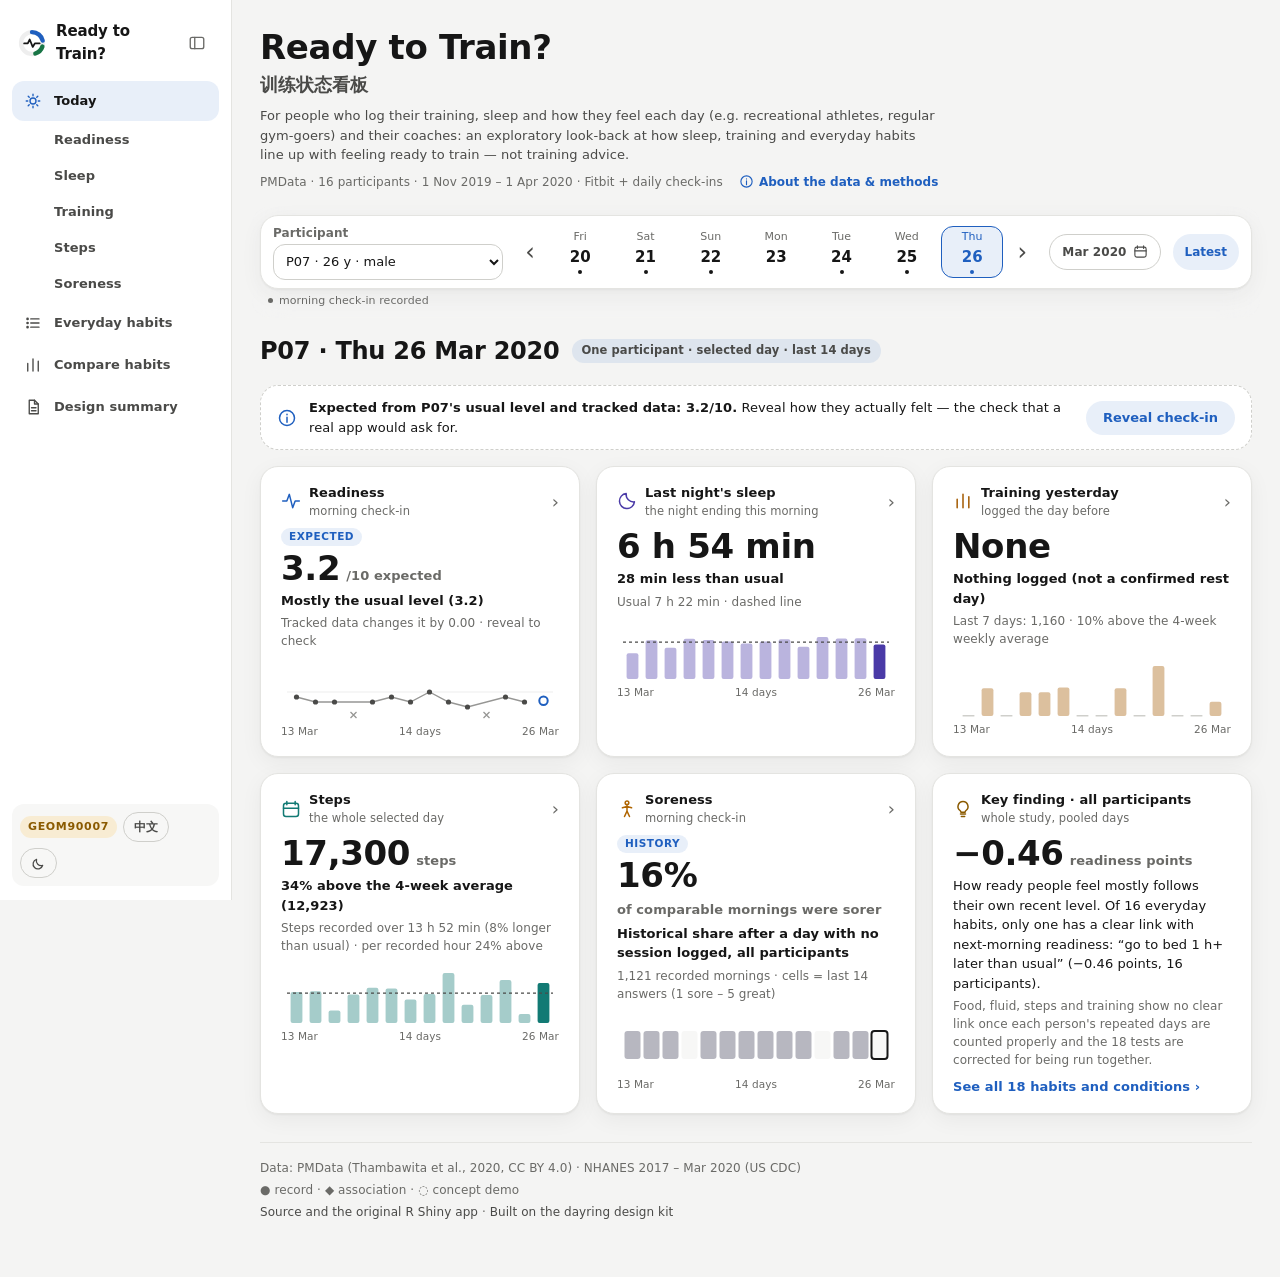
==== commit 665b0890: "Add the design summary to the web version A Design summary page holds the summary submitted with the" ====
--- a/web/index.html
+++ b/web/index.html
@@ -16,6 +16,7 @@
   <link rel="stylesheet" href="css/body.css">
   <link rel="stylesheet" href="css/training.css">
   <link rel="stylesheet" href="css/habits.css">
+  <link rel="stylesheet" href="css/report.css">
   <script>
     // apply a saved light/dark choice and the folded menu before first paint so the page does not flash
     try {
--- a/web/css/report.css
+++ b/web/css/report.css
@@ -0,0 +1,83 @@
+/* The design summary page: the submitted A3 summary as a reading column (its three columns one after another), then
+   the appendix table. Wide screens keep the summary's own rhythm: text cards beside the figures they describe. */
+
+.rp-note { display: flex; flex-wrap: wrap; align-items: center; justify-content: space-between; gap: var(--s-2) var(--s-4); margin: 0 0 var(--s-4);
+  padding: var(--s-3) var(--s-4); border-radius: var(--r-md); background: var(--surface-2); border: 1px solid var(--line); font-size: var(--t-sm); color: var(--ink-2); }
+.rp-note p { margin: 0; max-width: 78ch; }
+.rp-links { display: flex; flex-wrap: wrap; gap: var(--s-2) var(--s-4); align-items: center; white-space: nowrap; }
+.rp-links a { font-weight: 600; font-size: var(--t-sm); }
+.rp-links .link-button { font-size: var(--t-sm); }
+
+.rp { max-width: 1120px; }
+.rp-top { display: flex; flex-wrap: wrap; justify-content: space-between; align-items: flex-end; gap: var(--s-2) var(--s-6); margin: var(--s-2) 0 var(--s-4); }
+.rp-top .rp-title { margin: 0; font-size: var(--t-xl); line-height: 1.2; font-weight: 700; letter-spacing: -.015em; }
+.rp-suffix { font-weight: 500; color: var(--ink-3); font-size: .62em; letter-spacing: 0; }
+.rp-sub { margin: var(--s-1) 0 0; color: var(--ink-2); font-size: var(--t-sm); }
+.rp-meta { margin: 0; text-align: right; font-size: var(--t-xs); color: var(--ink-3); line-height: 1.6; }
+.rp-meta strong { color: var(--ink); }
+@media (max-width: 1000px) { .rp-meta { text-align: left; } }
+
+/* the three columns of the A3 page, one after another; from 1100px the figures sit beside their text */
+.rp-col { display: grid; gap: var(--s-4); margin-bottom: var(--s-4); }
+.rp-col > .health-card { margin-bottom: 0; }
+@media (min-width: 1300px) {
+  .rp-col { grid-template-columns: minmax(0, 1fr) minmax(0, 1fr); align-items: start; }
+  .rp-col:nth-of-type(2) > .rp-fig { grid-column: 1 / -1; }
+}
+.rp-card h2 { display: flex; align-items: baseline; gap: var(--s-1); margin: 0 0 var(--s-2); font-size: var(--t-md); font-weight: 680; }
+.rp-n { display: inline-block; min-width: 1.4em; color: var(--c-expected); }
+.rp-card p { margin: 0 0 var(--s-2); font-size: var(--t-sm); line-height: 1.6; color: var(--ink); max-width: 78ch; }
+.rp-card p:last-child { margin-bottom: 0; }
+.rp .term { font-style: italic; font-weight: 600; }
+.rp code { font-family: var(--mono); font-size: .9em; background: var(--surface-2); padding: 0 4px; border-radius: 4px; }
+
+.rp-finding { display: flex; gap: var(--s-3); align-items: center; margin: var(--s-2) 0 var(--s-3); padding: var(--s-3) var(--s-4); border-radius: var(--r-md);
+  background: #1f2a44; color: #e6ebf5; }
+.rp-finding .rp-big { font-size: var(--t-2xl); font-weight: 750; color: #ffd60a; letter-spacing: -.02em; white-space: nowrap; }
+.rp-finding p { margin: 0; color: #e6ebf5; font-size: var(--t-sm); }
+.rp-finding b { color: #fff; }
+:root[data-mode="dark"] .rp-finding { background: #26314f; }
+@media (prefers-color-scheme: dark) { :root:not([data-mode="light"]) .rp-finding { background: #26314f; } }
+table.rp-mae { margin: 0 0 var(--s-3); font-size: var(--t-sm); }
+table.rp-mae caption { caption-side: top; text-align: left; color: var(--ink-3); font-size: var(--t-xs); padding-bottom: var(--s-1); }
+table.rp-mae td.v { text-align: right; font-variant-numeric: tabular-nums; font-weight: 650; width: 4em; }
+table.rp-mae tr.hi td { background: var(--c-expected-soft); }
+table.rp-mae td { padding-left: var(--s-2); }
+
+.rp-fig { margin: 0; min-width: 0; }
+/* the screenshots keep their light background in both modes: they are pictures of the light R app */
+.rp-frame { position: relative; border-radius: var(--r-md); overflow: hidden; border: 1px solid var(--line); background: #f2f2f7; }
+.rp-frame img { display: block; width: 100%; height: auto; }
+.rp-frame.pad { padding: 1.667% 1.667% 1.667% 4.667%; }
+.rp-frame.pad img { border-radius: 6px; }
+.rp-fig figcaption { margin-top: var(--s-2); font-size: var(--t-xs); color: var(--ink-3); line-height: 1.5; max-width: 90ch; }
+.rp-fig figcaption b { color: var(--ink); }
+.rp-badge { position: absolute; width: 22px; height: 22px; border-radius: 50%; background: #d4145a; color: #fff; font-size: 12px; font-weight: 700;
+  display: flex; align-items: center; justify-content: center; transform: translate(-45%, -45%); box-shadow: 0 0 0 2px #fff; }
+@media (max-width: 640px) { .rp-frame .rp-badge { width: 16px; height: 16px; font-size: 10px; } }
+.rp-steps { list-style: none; padding: 0; margin: 0; display: grid; grid-template-columns: repeat(auto-fit, minmax(240px, 1fr)); gap: var(--s-3) var(--s-5); }
+.rp-steps li { position: relative; padding-left: 32px; font-size: var(--t-sm); line-height: 1.55; }
+.rp-steps .rp-badge { left: 0; top: 1px; transform: none; box-shadow: none; }
+
+.rp-foot { margin: 0 0 var(--s-6); padding-top: var(--s-3); border-top: 1px solid var(--line); font-size: var(--t-xs); color: var(--ink-3); display: grid; gap: var(--s-1); }
+.rp-foot p { margin: 0; }
+
+/* the appendix */
+.rp-appendix h2 { margin: 0; font-size: var(--t-xl); letter-spacing: -.01em; }
+.rp-appendix .rp-sub { margin-bottom: var(--s-3); }
+.rp-appendix .table-wrap { background: var(--surface); border: 1px solid var(--line); border-radius: var(--r-lg); box-shadow: var(--shadow); padding: var(--s-2) var(--s-4) var(--s-3); }
+table.rp-res { table-layout: fixed; font-size: var(--t-sm); }
+table.rp-res th:nth-child(1) { width: 28%; } table.rp-res th:nth-child(2) { width: 32%; }
+table.rp-res td { vertical-align: top; line-height: 1.5; padding-top: var(--s-2); padding-bottom: var(--s-2); overflow-wrap: anywhere; }
+table.rp-res td:first-child { font-weight: 600; }
+table.rp-res td:nth-child(2) { color: var(--ink-2); }
+table.rp-res tr.group td { padding-top: var(--s-4); font-weight: 700; color: var(--c-expected); font-size: var(--t-sm); border-top: 0; }
+/* phones: each resource as a small block, its three cells stacked with their column names */
+@media (max-width: 720px) {
+  table.rp-res, table.rp-res tbody, table.rp-res tr, table.rp-res td { display: block; width: 100%; }
+  table.rp-res thead { display: none; }
+  table.rp-res tr { border-top: 1px solid var(--line); padding: var(--s-2) 0; }
+  table.rp-res tr.group { border-top: 0; }
+  table.rp-res td { border: 0; padding: 2px 0; }
+  table.rp-res td[data-label]:not(:first-child)::before { content: attr(data-label); display: block; font-size: var(--t-xs); color: var(--ink-3); font-weight: 600; }
+}
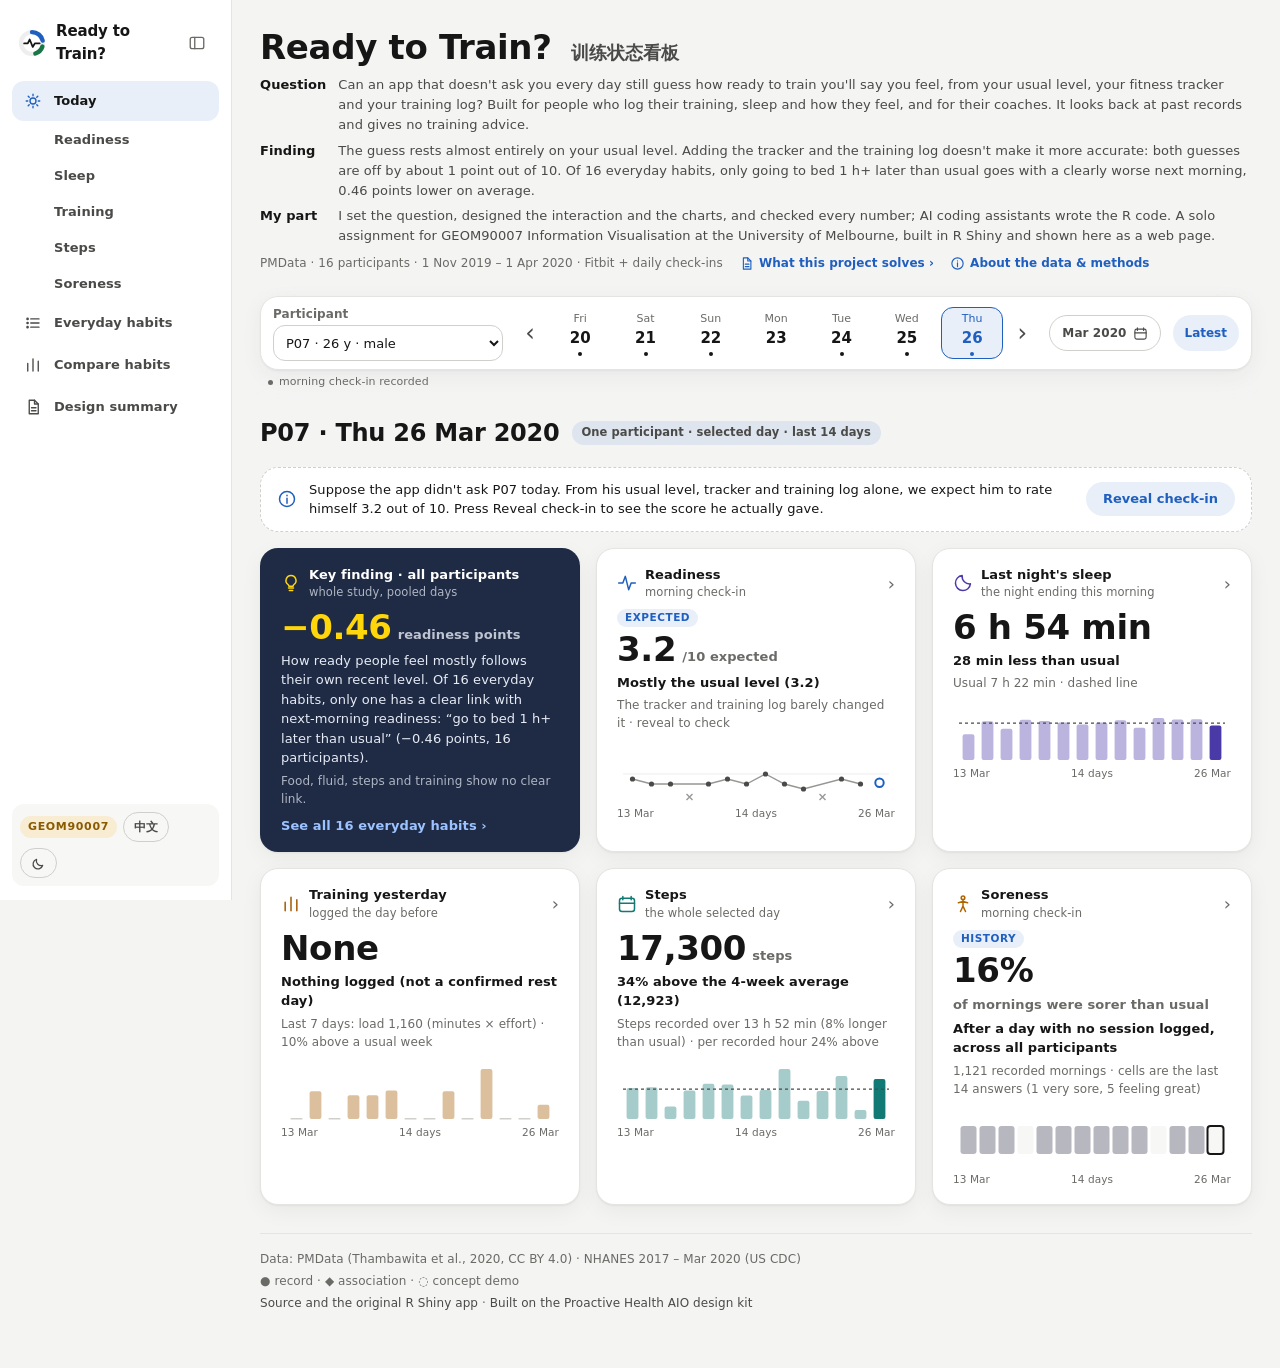
==== commit 5be397ca: "Answer a second first-time reader; rename the design kit A second naive reader understood the projec" ====
--- a/web/index.html
+++ b/web/index.html
@@ -7,7 +7,7 @@
   <meta name="description" content="Ready to Train? An interactive look-back at how sleep, training and everyday habits line up with feeling ready to train: 16 people, PMData 2019–2020. 训练状态看板：睡眠、训练和日常习惯跟训练准备度的关系。">
   <title>Ready to Train? · 训练状态看板</title>
   <link rel="icon" href="icon.svg" type="image/svg+xml">
-  <!-- the dayring design kit (tokens, components), then this page's own rules -->
+  <!-- the Proactive Health AIO design kit (formerly dayring; the copy in kit/ is the 1.3.0 export), then this page's own rules -->
   <link rel="stylesheet" href="kit/css/tokens.css">
   <link rel="stylesheet" href="kit/css/kit.css">
   <link rel="stylesheet" href="css/app.css">
--- a/web/css/app.css
+++ b/web/css/app.css
@@ -1,4 +1,4 @@
-/* Ready to Train? on the dayring kit: the shell, the Today overview and the pieces every section shares.
+/* Ready to Train? on the Proactive Health AIO design kit (formerly dayring): the shell, the Today overview and the pieces every section shares.
    Data colours keep the R app's meanings, one hue per thing measured, held across headings, charts and legends:
    expected (the model) blue, felt (the check-in) green, sleep violet, training load amber, steps teal, the soreness
    answer brown (sore) to green (feeling great). Colour is never the only carrier: significance is thick vs thin,
@@ -44,9 +44,13 @@
 
 /* ---- the head ---- */
 .head { margin-bottom: var(--s-4); }
-.head .h1-alt { margin: var(--s-1) 0 var(--s-2); font-size: var(--t-lg); font-weight: 600; color: var(--ink-2); }
-.head .purpose { margin: 0 0 var(--s-2); max-width: 82ch; color: var(--ink-2); font-size: var(--t-sm); }
-.head .data-line { margin: 0; display: flex; flex-wrap: wrap; align-items: center; gap: var(--s-1) var(--s-4); color: var(--ink-3); font-size: var(--t-xs); }
+.head h1 .h1-alt { margin-left: var(--s-2); font-size: var(--t-lg); font-weight: 600; color: var(--ink-2); letter-spacing: 0; white-space: nowrap; }
+.head .purpose { margin: var(--s-2) 0; max-width: 118ch; color: var(--ink-2); font-size: var(--t-sm); }
+.head .project-line, .head .data-line { margin: 0; display: flex; flex-wrap: wrap; align-items: center; gap: var(--s-1) var(--s-4); font-size: var(--t-xs); }
+.head .project-line { color: var(--ink-2); font-weight: 600; margin-bottom: 2px; }
+.head .data-line { color: var(--ink-3); }
+.solves-link { display: inline-flex; align-items: center; gap: 5px; font-weight: 650; }
+.solves-link .metric-icon { width: 15px; height: 15px; }
 .link-button { display: inline-flex; align-items: center; gap: 5px; padding: 0; border: 0; background: none; color: var(--accent); font-size: var(--t-xs); font-weight: 600; cursor: pointer; }
 .link-button:hover { text-decoration: underline; text-underline-offset: 3px; }
 .link-button .metric-icon { width: 15px; height: 15px; }
@@ -262,3 +266,24 @@
 .page { min-height: 40vh; }
 /* a chart's tooltip keeps its line breaks (data-tip="Mon 2 Mar&#10;6 h 54 min") */
 .tip { white-space: pre-line; max-width: 300px; }
+
+/* the key finding card keeps the R app's look (dark navy, the number in yellow), so the study's one finding
+   stands out among the five snapshot cards */
+.home-card.insight-card { background: #1f2a44; border-color: transparent; color: #e6ebf5; }
+.insight-card .home-card-name > span:first-child { color: #ffffff; }
+.insight-card .card-when, .insight-card .home-card-body small { color: rgba(230, 235, 245, .72); }
+.insight-card .home-card-body p { color: #e6ebf5; }
+.insight-card .home-card-value strong { color: #ffd60a; }
+.insight-card .home-card-value span { color: rgba(230, 235, 245, .8); }
+.insight-card .home-card-title .metric-icon { color: #ffd60a; }
+.insight-card .insight-link { color: #9cc3ff; }
+:root[data-mode="dark"] .home-card.insight-card { background: #26314f; }
+@media (prefers-color-scheme: dark) { :root:not([data-mode="light"]) .home-card.insight-card { background: #26314f; } }
+
+/* the head's three lines for a first-time reader: the question, what came out, my part */
+.head .brief { margin: var(--s-2) 0 var(--s-2); display: grid; grid-template-columns: max-content minmax(0, 1fr); column-gap: var(--s-3); row-gap: 5px; max-width: 128ch; font-size: var(--t-sm); line-height: 1.55; }
+.brief-row { display: contents; }
+.brief-row dt { font-weight: 700; color: var(--ink); white-space: nowrap; }
+.brief-row dd { margin: 0; color: var(--ink-2); }
+.head .data-line { margin-top: var(--s-1); }
+@media (max-width: 640px) { .head .brief { grid-template-columns: 1fr; row-gap: 2px; } .brief-row dd { margin-bottom: var(--s-2); } }
--- a/web/css/report.css
+++ b/web/css/report.css
@@ -81,3 +81,19 @@
   table.rp-res td { border: 0; padding: 2px 0; }
   table.rp-res td[data-label]:not(:first-child)::before { content: attr(data-label); display: block; font-size: var(--t-xs); color: var(--ink-3); font-weight: 600; }
 }
+
+/* ---- what this project solves: three cards above the submitted summary ---- */
+.rp-brief { margin: 0 0 var(--s-6); }
+.rp-brief > h2 { margin: var(--s-2) 0 var(--s-1); font-size: var(--t-xl); font-weight: 700; letter-spacing: -.015em; }
+.rp-brief-lede { margin: 0 0 var(--s-4); color: var(--ink-2); font-size: var(--t-sm); max-width: 82ch; }
+.rp-brief-grid { display: grid; grid-template-columns: repeat(3, minmax(0, 1fr)); gap: var(--s-4); align-items: stretch; }
+@media (max-width: 1180px) { .rp-brief-grid { grid-template-columns: 1fr; } }
+.rp-brief-card { margin: 0; display: flex; flex-direction: column; }
+.rp-brief-card h3 { display: flex; align-items: baseline; gap: var(--s-1); margin: 0 0 var(--s-2); font-size: var(--t-md); font-weight: 680; }
+.rp-brief-card ul { margin: 0; padding-left: 1.1em; display: grid; gap: var(--s-2); font-size: var(--t-sm); line-height: 1.55; color: var(--ink); }
+.rp-brief-card li::marker { color: var(--ink-3); }
+.rp-try { margin: auto 0 0; padding-top: var(--s-3); display: flex; flex-wrap: wrap; gap: var(--s-1) var(--s-3); align-items: baseline; font-size: var(--t-sm); }
+.rp-try span { color: var(--ink-3); }
+.rp-try a { font-weight: 600; }
+.rp-brief .fine-print { margin-top: var(--s-3); }
+.rp-section-head { margin: 0 0 var(--s-3); padding-top: var(--s-4); border-top: 1px solid var(--line); font-size: var(--t-xl); font-weight: 700; letter-spacing: -.015em; }
